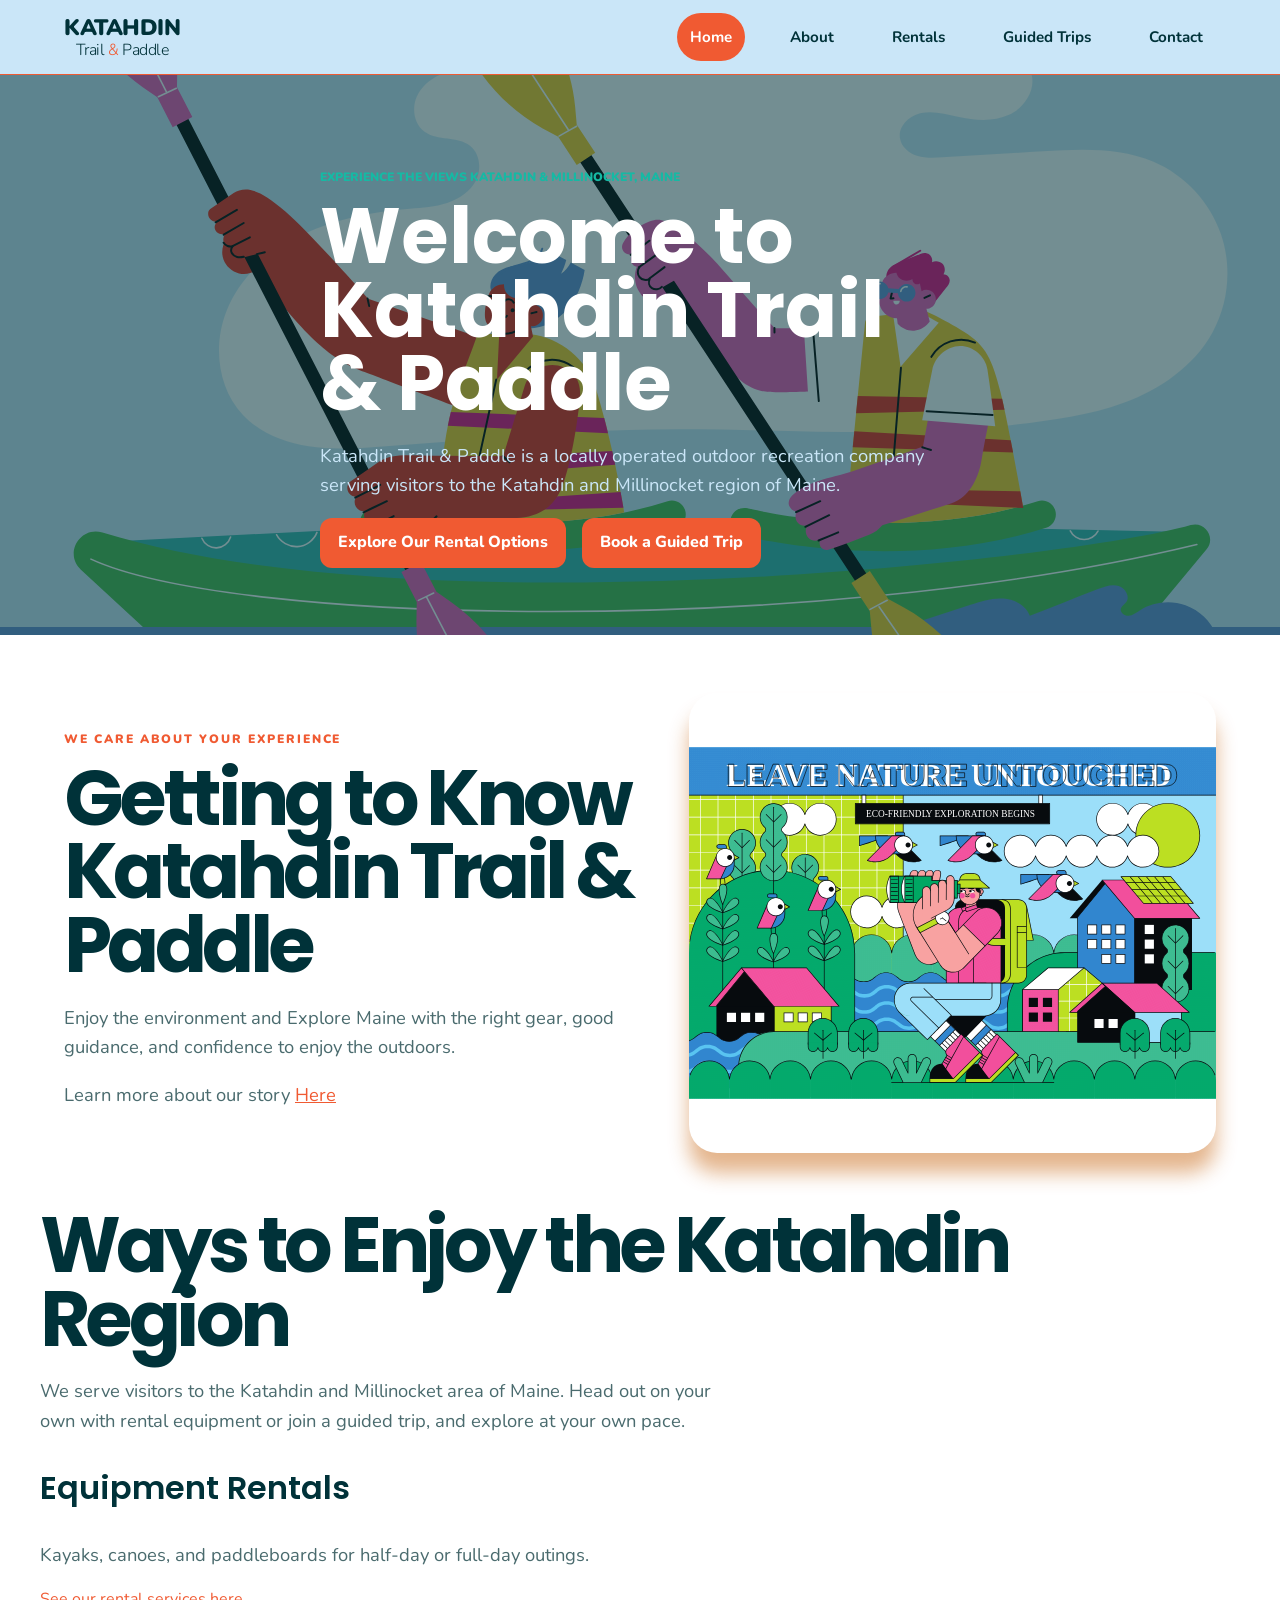
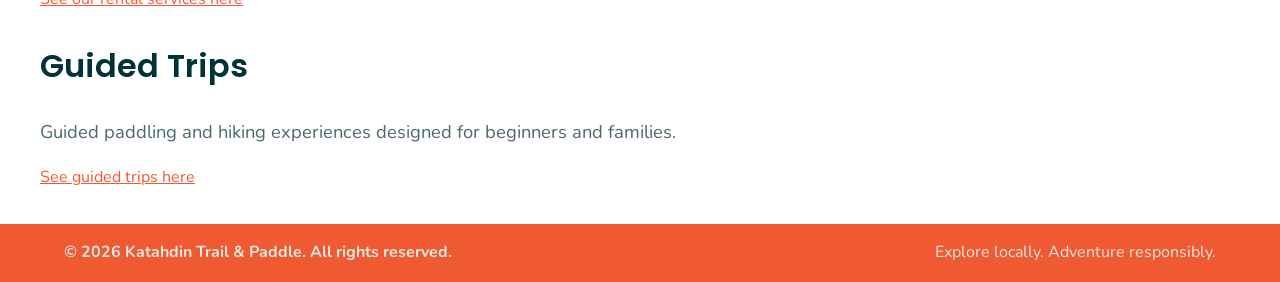
==== index.html @ 465facc7 "Added homepage styles I added more content to the homepage to make it more welcoming and gives a sma" ====
<!DOCTYPE html>
<html lang="en">

<head>
    <meta charset="UTF-8">
    <meta name="viewport" content="width=device-width, initial-scale=1.0">
    <title>Home | Katahdin Trail & Paddle</title>
        <link rel="stylesheet" href="css/style.css">
        <link rel="preconnect" href="https://fonts.googleapis.com">
        <link rel="preconnect" href="https://fonts.gstatic.com" crossorigin>
        <link href="https://fonts.googleapis.com/css2?family=Fredoka:wght@300..700&family=Nunito:ital,wght@0,200..1000;1,200..1000&family=Poppins:ital,wght@0,100;0,200;0,300;0,400;0,500;0,600;0,700;0,800;0,900;1,100;1,200;1,300;1,400;1,500;1,600;1,700;1,800;1,900&display=swap" rel="stylesheet">
        <script src="js/script.js" defer></script>
</head>

<body>
    <header class="site-header">
        <div class="container nav-wrap">
            <a class="brand" href="index.html">
                <span class="brandline1">KATAHDIN</span>
                <span class="brandline2">Trail <span class="amp">&amp;</span> Paddle</span>
            </a>
                <button class="menu-toggle" type="button" aria-expanded="false" aria-controls="main-navigation" hidden>
                    <span class="menu-label">Menu</span>
                    <span class="menu-icon" aria-hidden="true"><span></span><span></span></span>
                </button>
            <nav class="site-nav" id="main-navigation">
                <ul>
                    <li><a href="index.html" class="active">Home</a></li>
                    <li><a href="about.html">About</a></li>
                    <li><a href="rentalservices.html">Rentals</a></li>
                    <li><a href="guidedtrips.html">Guided Trips</a></li>
                    <li><a href="contact.html">Contact</a></li>
                </ul>
            </nav>
       </div>
    </header>
    
    <main>
        <section class="hero">
            <div class="container hero-content">
                <p class="eyebrow">EXPERIENCE THE VIEWS KATAHDIN & MILLINOCKET, MAINE</p>
                <h1>Welcome to Katahdin Trail & Paddle</h1>
                <p class="lead">
                    Katahdin Trail & Paddle is a locally operated outdoor recreation company
                    serving visitors to the Katahdin and Millinocket region of Maine.
                </p>
                <div class="hero-actions">
                    <a class="button" href="rentalservices.html">Explore Our Rental Options</a>
                    <a class="button" href="guidedtrips.html">Book a Guided Trip</a>
                </div>
            </div>
        </section>
        <section class="hero-about">
                <div class="container hero-about-grid">
                    <div>
                        <p class="eyebrow-about">We care about your experience</p>
                        <h1>Getting to Know Katahdin Trail &amp; Paddle</h1>
                        <p class="lead-about">
                            Enjoy the environment and 
                            Explore Maine with the right gear, good guidance, 
                            and confidence to enjoy the outdoors. 
                        </p>
                        <p class="lead-about">Learn more about our story <a href="about.html">Here</a> </p>
                    </div>
                    <img class="hero-about-img" src="images/Person_in_nature.svg" alt="Person observing nature">
                </div>
            </section>
            <section class="container hero-action">
                <h1>Ways to Enjoy the Katahdin Region</h1>
                <p class="lead-about">
                    We serve visitors to the Katahdin and Millinocket area of Maine. 
                    Head out on your own with rental equipment or join a guided trip, 
                    and explore at your own pace.
                </p>
                <div class="hero-info">
                    <h2> Equipment Rentals</h2>
                    <p class="lead-about">Kayaks, canoes, and paddleboards for half-day or full-day outings.</p>
                    <p> <a href="rentalservices.html">See our rental services here</a> </p>
                </div>
                <div class="hero-info">
                    <h2>Guided Trips</h2>
                    <p class="lead-about">Guided paddling and hiking experiences designed for beginners and families.</p>
                    <p> <a href="guidedtrips.html">See guided trips here</a> </p>
                </div>
            </section>
        <section class="gallery-container">
            <div class="container">
                <h1></h1>
            </div>
        </section>
    </main>
    <footer class="site-footer">
        <div class="container footer-wrap">
            <p><strong>&copy; 2026 Katahdin Trail &amp; Paddle. All rights reserved.</strong></p>
            <p>Explore locally. Adventure responsibly.</p>
            
        </div>
    </footer>
</body>

</html>
---- css/style.css ----
:root {
    --primary-color: #00AA6B;
    --secondary-color: #16B9A4;
    --accent-color: #F05A32;
    --bg-color: #ffffff;
    --bg-alt: #CAE6F8;
    --text-color: #003239;
    --font-heading: "Poppins", Arial, Helvetica, sans-serif;
    --font-body: "Nunito", Arial, Helvetica, sans-serif;
    --muted: #4A6B6E;
    --shadow: 0 20px 20px rgba(195, 91, 1, 0.45);
    --line: #cbd6cf;
    --radius: 16px;
}
* { box-sizing: border-box; }
html { scroll-behavior: smooth; }
body { font-family: var(--font-body); margin: 0; color: var(--text-color); margin: 0; display: flex;
     background-color: var(--bg-color); line-height: 1.6;  flex-direction: column; min-height: 100vh;}
main{flex: 1; height: auto;}
img{ display: block; max-width: 100%; height: auto; width: 100%;}
a{ text-decoration: none; color: var(--text-color);}
h1, h2, h3, h4{ font-family: var(--font-heading);}
h1 { font-size: 2.5rem; font-weight: 700; }
h2 { font-size: 2rem; font-weight: 600; }
h3 { font-size: 1.5rem; font-weight: 600; }
h4 { font-size: 1.25rem; font-weight: 600; }
ul { list-style-type: none; padding: 0; margin: 0; display: flex; flex-direction: row;}


.site-header{ background-color: var(--bg-alt); position: sticky;top: 0;z-index: 10;
    border-bottom: 1px solid var(--accent-color);}
.container{ width: 90%;  max-width: 1200px; margin: 0 auto;}


.nav-wrap{ min-height: 74px; display: flex; align-items: center; 
    justify-content: space-between; gap: 10px; }
.brand {  display: flex; flex-direction: column; align-items: center; text-align: center;
    line-height: 1.15; font-weight: 900; text-decoration: none; letter-spacing: -.03em;
    color: var(--text-color);}
.brandline1{ font-size: 1.4rem; }
.brandline2{ font-size: 1rem; font-weight: 300;}
.amp { color: var(--accent-color); }


.site-nav a { display: block; padding: 12px 13px; border-radius: 999px; font-weight: 700; font-size: .95rem; white-space: nowrap; }
.site-nav ul { display: flex; flex-wrap: wrap; align-items: center; gap: 1rem; }
.site-nav a:hover, .site-nav a.active { background: var(--accent-color); color: white; }
.site-nav ul { display: flex; flex-wrap: wrap; gap: 2rem;}
.menu-toggle {
    display: none;
    padding: 12px 20px;
    border-radius: 12px;
    background: var(--text-color);
    color: white;
    font: inherit;
    font-weight: 800;
}
.menu-icon { position: relative; display: block; width: 24px; height: 18px; }
.menu-icon > span { position: absolute; left: 0; width: 24px; height: 2px; background: currentColor; transition: transform .2s, top .2s; }
.menu-icon > span:first-child { top: 5px; }
.menu-icon > span:last-child { top: 13px; }
.menu-toggle[aria-expanded="true"] .menu-icon > span:first-child { top: 9px; transform: rotate(45deg); }
.menu-toggle[aria-expanded="true"] .menu-icon > span:last-child { top: 9px; transform: rotate(-45deg); }

@media (prefers-reduced-motion: reduce) {
    html { scroll-behavior: auto; }
    .menu-icon > span { transition: none; }
}
.section-heading { text-align: center; margin: 2rem 0 1rem; }

a:focus-visible,
button:focus-visible,
input:focus-visible,
select:focus-visible,
textarea:focus-visible {
    outline: 3px solid var(--text-color);
    outline-offset: 3px;
}

.hero {
    position: relative;
    min-height: 560px;
    display: flex;
    align-items: center;
    background-image: url("../images/paddlers.svg");
    background-size: cover;
    background-position: center;
    padding: 58px 0 44px;
}

.hero::before {
    content: "";
    position: absolute;
    inset: 0;
    background: rgba(0, 50, 57, 0.55);
}

.hero-content {
    position: relative;
    z-index: 1;
    max-width: 640px;
}

.eyebrow {
    font-weight: 900;
    color: var(--secondary-color);
    font-size: .76rem;
}

.hero h1 {
    color: white;
    font-size: clamp(2.6rem, 6vw, 5.4rem);
    line-height: 0.96;
    margin: 12px 0 20px;
}


.hero-actions {
    display: flex;
    gap: 1rem;
    flex-wrap: wrap;
    margin-top: 14px;
}

.button {
    display: inline-block;
    background: var(--accent-color);
    color: white;
    text-decoration: none;
    font-weight: 800;
    padding: 12px 18px;
    border-radius: 12px;
}
.hero-action{width: auto;}
.lead { font-size: 1.15rem; color: var(--bg-alt); max-width: 62ch; }
.button:hover { background: var(--bg-alt); color: var(--accent-color); }
.lead-about a,.hero-info a{color: var(--accent-color); text-decoration: underline;}
.lead-about a:hover, .hero-info a:hover{color: var(--text-color);}

.button-secondary {
    background: transparent;
    color: white;
    border: 2px solid white;
}

.button-secondary:hover {
    background: white;
    color: var(--text-color);
}
.hero-about { padding: 58px 0 44px; }
.hero-about-grid { display: grid; grid-template-columns: 1.05fr .95fr; gap: 42px; align-items: center; }
.eyebrow-about { text-transform: uppercase; letter-spacing: .16em; font-weight: 900; color: var(--accent-color); font-size: .76rem; }
.hero-about h1, .hero-action h1{ font-size: clamp(2.6rem, 6vw, 5.4rem); line-height: .96; margin: 12px 0 20px; letter-spacing: -.06em; }
.lead-about { font-size: 1.15rem; color: var(--muted); max-width: 62ch; }
.hero-about-img { width:100%; min-height: 460px; border-radius: 28px; box-shadow: var(--shadow); }
.our-story {
    padding: 4rem 0;
}

.story-grid {
    display: grid;
    grid-template-columns: .95fr 1.05fr;
    gap: 42px;
    align-items: center;
}

.story-grid h2 {
    margin-bottom: 1rem;
}

.story-grid p {
    color: var(--muted);
    font-size: 1.1rem;
}
.approach{
    background-color: var(--bg-alt);
    padding: 4rem 0; text-align: center;
}
.approach-title{
    color: var(--accent-color);
}
.approach-intro {
    color: var(--muted);
    max-width: 60ch;
    margin: 0 auto 2.5rem;
}
.approach-grid {
    display: grid;
    grid-template-columns: repeat(3, 1fr);
    gap: 1.5rem;
    list-style: none;
    margin: 0;
    padding: 0;
}

.approach-card {
    background: white;
    border-radius: 16px;
    padding: 1.5rem;
    text-align: center;
    box-shadow: 0 10px 20px rgba(0, 50, 57, 0.55);
    font-weight: 600;
    color: var(--text-color);
}

.card-grid { display: grid; grid-template-columns: repeat(3, 1fr); gap: 22px; margin: 20px;}
.card { background: white; border: 1px solid var(--line); border-radius: var(--radius);   text-align: center;}
.card img { max-height: 500px; width: 100%;}
.card-body { max-height: 80%;  padding: 20px; background-color: var(--bg-alt); box-shadow: 0 8px 24px rgba(31,48,42,.25);}
.card h3 { margin: 0 0 8px; }
.card p { margin: 0; color: var(--muted); }
.card-body ul {
    list-style: none;
    margin: 1rem 0 0;
    padding: 1rem 0 0;
    border-top: 1px solid var(--bg-alt);
    display: flex;
    flex-direction: column;
}

.card-body li {
    display: flex;
    justify-content: space-between;
    font-size: 0.95rem;
    margin-bottom: 0.4rem;
    color: var(--text-color);
    font-weight: 700;
}

.trip-meta {
    flex-wrap: wrap;
    justify-content: center;
    gap: .5rem 1.25rem;
    margin: 1rem 0;
    padding: 1rem 0;
    border-top: 1px solid var(--bg-alt);
    border-bottom: 1px solid var(--bg-alt);
}

.price-list li,
.trip-meta li {
    display: flex;
    justify-content: space-between;
    font-size: 0.95rem;
    margin-bottom: 0.4rem;
    margin: 1.25rem;
}
.trip-meta ul{
    display: flex;
    flex-direction: column;
}

.rentals-section { padding: 2rem 0 4rem; }
.card img {
  display: block;
  width: 100%;
  aspect-ratio: 4 / 3;
  object-fit: cover;
  object-position: center;  /* try "center 40%" if the crop cuts off the kayaker */
}

.notice {
    margin: 0 0 1.5rem;
    padding: 1rem 1.25rem;
    background: var(--bg-alt);
    border-left: 6px solid var(--accent-color);
    border-radius: 12px;
}

.cta-banner {
    margin-top: 2rem;
    padding: 2rem;
    background: var(--bg-alt);
    border-radius: 22px;
    text-align: center;
}

.trip-card p {
    color: var(--muted);
    font-size: 0.95rem;
    margin: 20px;
}
.card-grid-2 {
    grid-template-columns: repeat(2, 1fr);
}

.contact-page .join-grid { max-width: 700px; margin: 30px auto; }
.info-panel, .form-panel { background: white; border-radius: 22px; padding: 28px; border: 1px solid var(--line); box-shadow: 0 20px 20px rgba(0, 50, 56, 0.45); }
.form-row { display: grid; grid-template-columns: 1fr 1fr; gap: 16px; }
label { display: block; font-weight: 800; margin-bottom: 6px; }
input, select, textarea { width: 100%; padding: 12px 13px; border: 1px solid var(--line); border-radius: 10px; font: inherit; background: #fff; }
textarea { min-height: 120px; resize: vertical; }
.field { margin-bottom: 16px; }
button { border: 0; cursor: pointer; }
.contact{background-color: var(--bg-alt); border: var(--accent-color) solid 2px; border-radius: 50px; margin: 30px auto; max-width: 60%; padding: 30px;}
.contact-page{ text-align: center;}
.contact h2{ color: var(--accent-color);}
.contact-content{display: grid; grid-template-columns: 1fr 1fr; gap: 10px;}
.contact-page .form-panel { text-align: left; }
.error-message { margin: 6px 0 0; color: #B00020; font-size: .9rem; font-weight: 700;}

.error-message:empty,
.form-success:empty { display: none; }

input.invalid,
select.invalid,
textarea.invalid { border: 2px solid #B00020; }

.form-success {  margin: 16px 0 0; padding: 12px 16px; border-left: 6px solid var(--primary-color);
    border-radius: 10px; background: var(--bg-alt); font-weight: 700;}

.site-footer { background: var(--accent-color); color: #dce8e0; padding: 16px 0; margin-top: 0;}
.footer-wrap { display: flex; justify-content: space-between; gap: 10px; flex-wrap: wrap; }
.site-footer p { margin: 0; }


@media (max-width: 900px) {
    .hero-about-grid, .story-grid, .contact-content { grid-template-columns: 1fr; gap: 2rem; }
    .approach-grid, .card-grid { grid-template-columns: repeat(2, 1fr); }
    .container.story-grid{ display: flex; flex-direction: column-reverse;}
    .hero-about-img {  min-height: 320px; }
    .contact { max-width: 80%; }
    .card-grid{grid-template-columns: repeat(1, 1fr); width: 90%; margin: 20px auto;}
}
@media (max-width: 820px) {
    .nav-wrap { flex-direction: column; padding: 10px 0; gap: 6px; }
    .site-nav ul { margin-top: 10px; justify-content: center; gap: .25rem .5rem; grid-template-columns: 1 2fr;}
}

@media (max-width: 600px) {
    h1 { font-size: 2rem; }
    h2 { font-size: 1.5rem; }
    h3 { font-size: 1.25rem; }
    .nav-wrap { flex-direction: row; flex-wrap: wrap; justify-content: space-between; }
    .menu-toggle:not([hidden]) { display: flex; align-items: center; gap: 12px; }
    .js .site-nav { display: none; width: 100%; }
    .js .site-nav.open { display: flex; }
    .site-nav { width: 100%; }
    .site-nav ul {
        flex-direction: column;
        align-items: stretch;
        gap: .5rem;
        width: 100%;
        margin-top: 0;
        padding-bottom: 10px;
    }
    .site-nav a { text-align: center; }
    .nav-wrap { flex-direction: row; flex-wrap: wrap; justify-content: space-between; }
    .hero h1, .hero-about h1 { font-size: clamp(2rem, 9vw, 2.6rem); }
    .hero { min-height: 480px; padding: 40px 0 32px;}
    .hero-about { padding: 32px 0 24px; }
    .our-story, .approach { padding: 2.5rem 0; }
    .hero-about-img { min-height: 240px; }
    .hero-actions { flex-direction: column; gap: .75rem; }
    .button { padding: 14px 18px; text-align: center; }
    .contact-content { width: 80%; margin: 10px auto;}
    .approach-grid, .card-grid, .card-grid-2 { grid-template-columns: 1fr; }
    .card-body { height: auto; min-height: 205px; }
    .card img { height: 180px; object-fit: cover; }
    .contact { max-width: 100%; margin: 20px 0; padding: 22px; border-radius: 28px; }
    .info-panel, .form-panel { padding: 20px; }
    .form-row { grid-template-columns: 1fr; gap: 0; }
    .footer-wrap { flex-direction: column; align-items: center; text-align: center; }
}
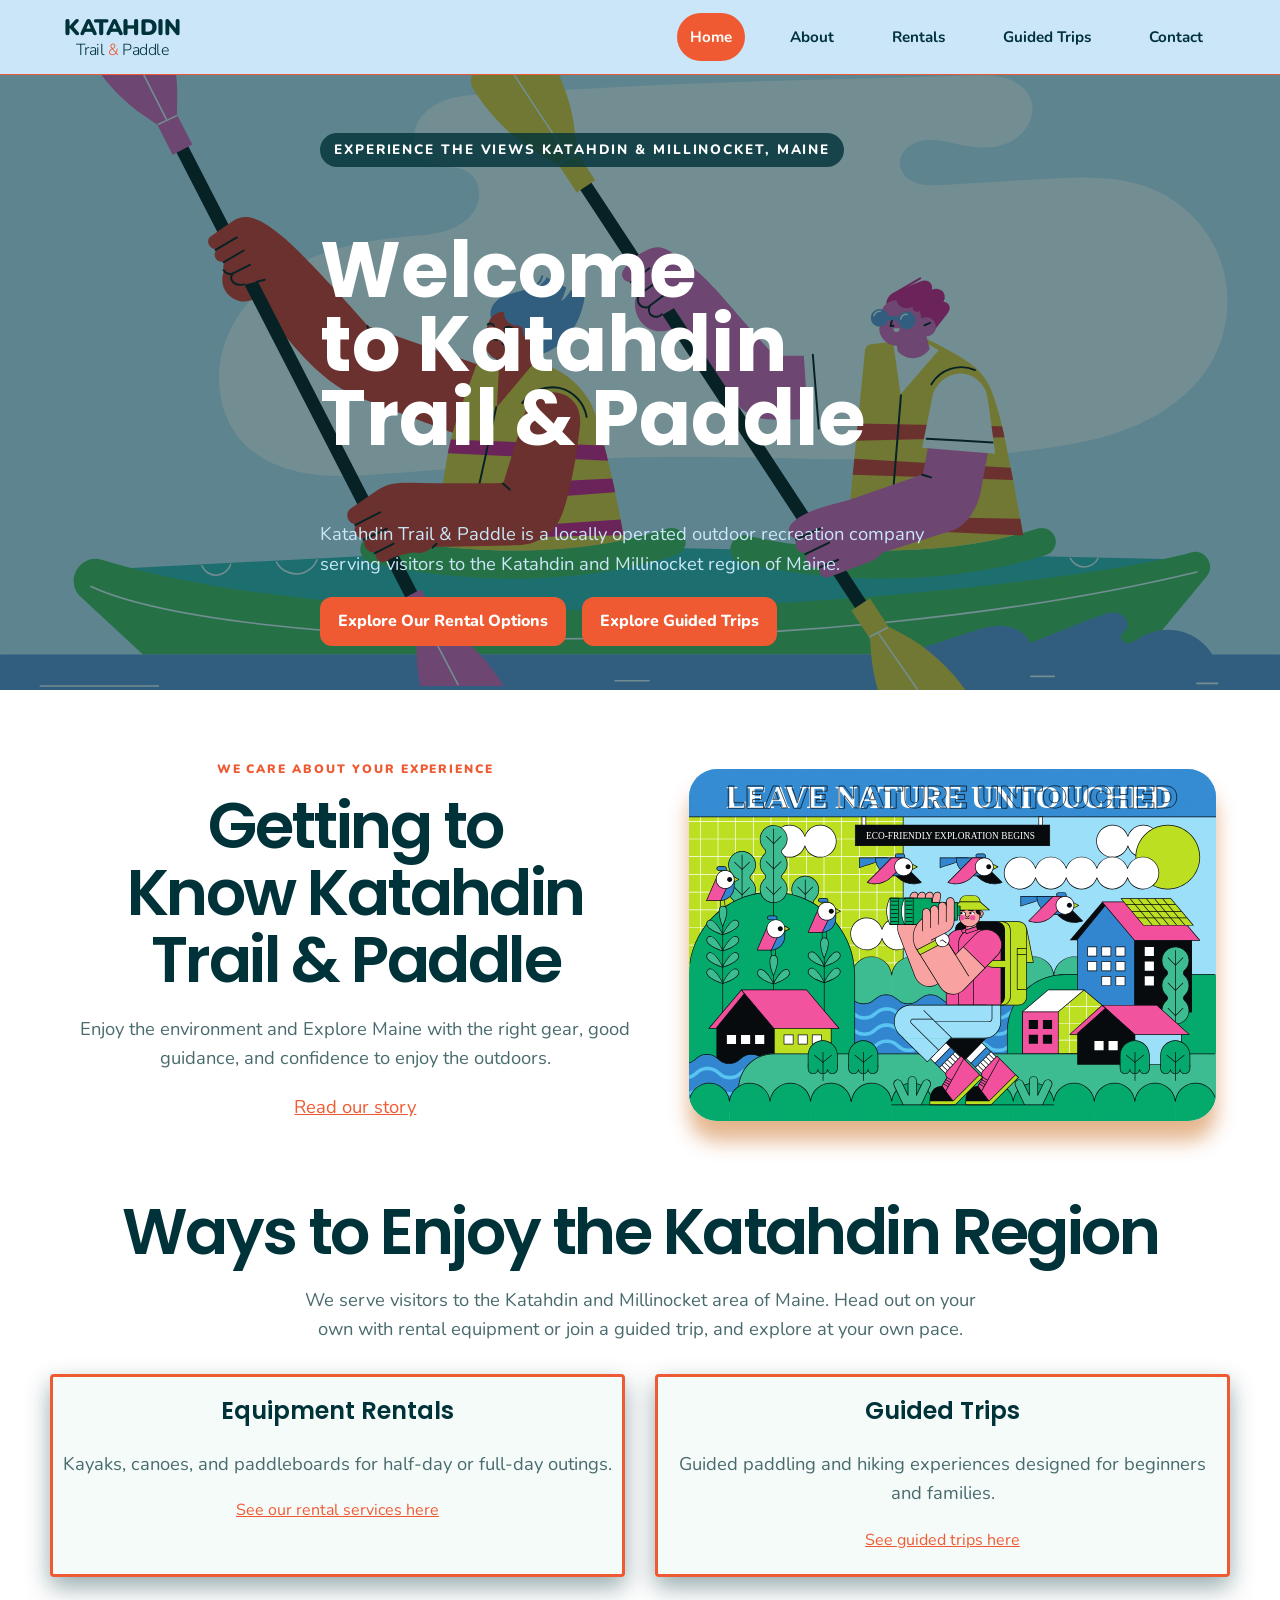
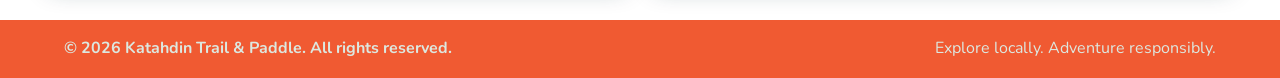
==== commit 7cedde21: "Home Page Fixed Improved readability, eyebrows, fixed some layouts, and headings, and centered conte" ====
--- a/index.html
+++ b/index.html
@@ -46,7 +46,7 @@
                 </p>
                 <div class="hero-actions">
                     <a class="button" href="rentalservices.html">Explore Our Rental Options</a>
-                    <a class="button" href="guidedtrips.html">Book a Guided Trip</a>
+                    <a class="button" href="guidedtrips.html">Explore Guided Trips</a>
                 </div>
             </div>
         </section>
@@ -54,33 +54,35 @@
                 <div class="container hero-about-grid">
                     <div>
                         <p class="eyebrow-about">We care about your experience</p>
-                        <h1>Getting to Know Katahdin Trail &amp; Paddle</h1>
+                        <h2>Getting to Know Katahdin Trail &amp; Paddle</h2>
                         <p class="lead-about">
                             Enjoy the environment and 
                             Explore Maine with the right gear, good guidance, 
                             and confidence to enjoy the outdoors. 
                         </p>
-                        <p class="lead-about">Learn more about our story <a href="about.html">Here</a> </p>
+                        <p class="lead-about"><a href="about.html">Read our story</a> </p>
                     </div>
                     <img class="hero-about-img" src="images/Person_in_nature.svg" alt="Person observing nature">
                 </div>
             </section>
             <section class="container hero-action">
-                <h1>Ways to Enjoy the Katahdin Region</h1>
+                <h2>Ways to Enjoy the Katahdin Region</h2>
                 <p class="lead-about">
                     We serve visitors to the Katahdin and Millinocket area of Maine. 
                     Head out on your own with rental equipment or join a guided trip, 
                     and explore at your own pace.
                 </p>
-                <div class="hero-info">
-                    <h2> Equipment Rentals</h2>
-                    <p class="lead-about">Kayaks, canoes, and paddleboards for half-day or full-day outings.</p>
-                    <p> <a href="rentalservices.html">See our rental services here</a> </p>
-                </div>
-                <div class="hero-info">
-                    <h2>Guided Trips</h2>
-                    <p class="lead-about">Guided paddling and hiking experiences designed for beginners and families.</p>
-                    <p> <a href="guidedtrips.html">See guided trips here</a> </p>
+                <div class="action-card">
+                    <div class="hero-info">
+                        <h3> Equipment Rentals</h3>
+                        <p class="lead-about">Kayaks, canoes, and paddleboards for half-day or full-day outings.</p>
+                        <p> <a href="rentalservices.html">See our rental services here</a> </p>
+                    </div>
+                    <div class="hero-info">
+                        <h3>Guided Trips</h3>
+                        <p class="lead-about">Guided paddling and hiking experiences designed for beginners and families.</p>
+                        <p> <a href="guidedtrips.html">See guided trips here</a> </p>
+                    </div>
                 </div>
             </section>
         <section class="gallery-container">
--- a/css/style.css
+++ b/css/style.css
@@ -20,6 +20,7 @@
 img{ display: block; max-width: 100%; height: auto; width: 100%;}
 a{ text-decoration: none; color: var(--text-color);}
 h1, h2, h3, h4{ font-family: var(--font-heading);}
+h1, h2 { text-wrap: balance; }
 h1 { font-size: 2.5rem; font-weight: 700; }
 h2 { font-size: 2rem; font-weight: 600; }
 h3 { font-size: 1.5rem; font-weight: 600; }
@@ -102,16 +103,51 @@
 }
 
 .eyebrow {
-    font-weight: 900;
-    color: var(--secondary-color);
-    font-size: .76rem;
-}
-
+    display: inline-block;
+    margin: 0 0 4px;
+    padding: 6px 14px;
+    background: rgba(0, 50, 57, 0.8);
+    color: #fff;
+    font-weight: 800;
+    font-size: .85rem;
+    letter-spacing: .14em;
+    text-transform: uppercase;
+    border-radius: 999px;
+}
 .hero h1 {
     color: white;
     font-size: clamp(2.6rem, 6vw, 5.4rem);
     line-height: 0.96;
+}
+.hero-about h2, .hero-action h2 {
+    font-size: clamp(2.2rem, 5vw, 4rem);
+    line-height: 1.05;
     margin: 12px 0 20px;
+    letter-spacing: -.04em;
+}
+.hero-about h2, .hero-action > h2 {
+    font-size: clamp(2.2rem, 5vw, 4rem);
+    line-height: 1.05;
+    margin: 12px 0 20px;
+    letter-spacing: -.04em;
+}
+.hero-info h3 { margin: 10px 0; }
+.hero-about-grid > div,
+.hero-action {
+    text-align: center;
+}
+.hero-info {
+    border: 2px solid var(--accent-color);
+    border-radius: var(--radius);
+    padding: 2rem 1.5rem;
+    background: #f4fbf9;
+    box-shadow: 0 10px 24px rgba(0, 50, 57, 0.42);
+}
+.hero-about .lead-about,
+.hero-action .lead-about {
+    margin-left: auto;
+    margin-right: auto;
+    margin-bottom: 20px;
 }
 
 
@@ -152,10 +188,14 @@
 .eyebrow-about { text-transform: uppercase; letter-spacing: .16em; font-weight: 900; color: var(--accent-color); font-size: .76rem; }
 .hero-about h1, .hero-action h1{ font-size: clamp(2.6rem, 6vw, 5.4rem); line-height: .96; margin: 12px 0 20px; letter-spacing: -.06em; }
 .lead-about { font-size: 1.15rem; color: var(--muted); max-width: 62ch; }
-.hero-about-img { width:100%; min-height: 460px; border-radius: 28px; box-shadow: var(--shadow); }
+.hero-about-img { width:100%; min-height: 320px; border-radius: 28px; box-shadow: var(--shadow); }
 .our-story {
     padding: 4rem 0;
 }
+
+.action-card{ display: grid; grid-template-columns: repeat(2, 1fr); gap: 10px;}
+.hero-info{border: 3px solid var(--accent-color); border-radius: 4px; padding: 5px; margin: 10px;
+            text-align: center;}
 
 .story-grid {
     display: grid;
@@ -205,7 +245,6 @@
 
 .card-grid { display: grid; grid-template-columns: repeat(3, 1fr); gap: 22px; margin: 20px;}
 .card { background: white; border: 1px solid var(--line); border-radius: var(--radius);   text-align: center;}
-.card img { max-height: 500px; width: 100%;}
 .card-body { max-height: 80%;  padding: 20px; background-color: var(--bg-alt); box-shadow: 0 8px 24px rgba(31,48,42,.25);}
 .card h3 { margin: 0 0 8px; }
 .card p { margin: 0; color: var(--muted); }
@@ -236,7 +275,7 @@
     border-top: 1px solid var(--bg-alt);
     border-bottom: 1px solid var(--bg-alt);
 }
-
+.card h3{padding-top: 10px;}
 .price-list li,
 .trip-meta li {
     display: flex;
@@ -256,7 +295,8 @@
   width: 100%;
   aspect-ratio: 4 / 3;
   object-fit: cover;
-  object-position: center;  /* try "center 40%" if the crop cuts off the kayaker */
+  object-position: center; 
+  min-height: 220px;/* try "center 40%" if the crop cuts off the kayaker */
 }
 
 .notice {
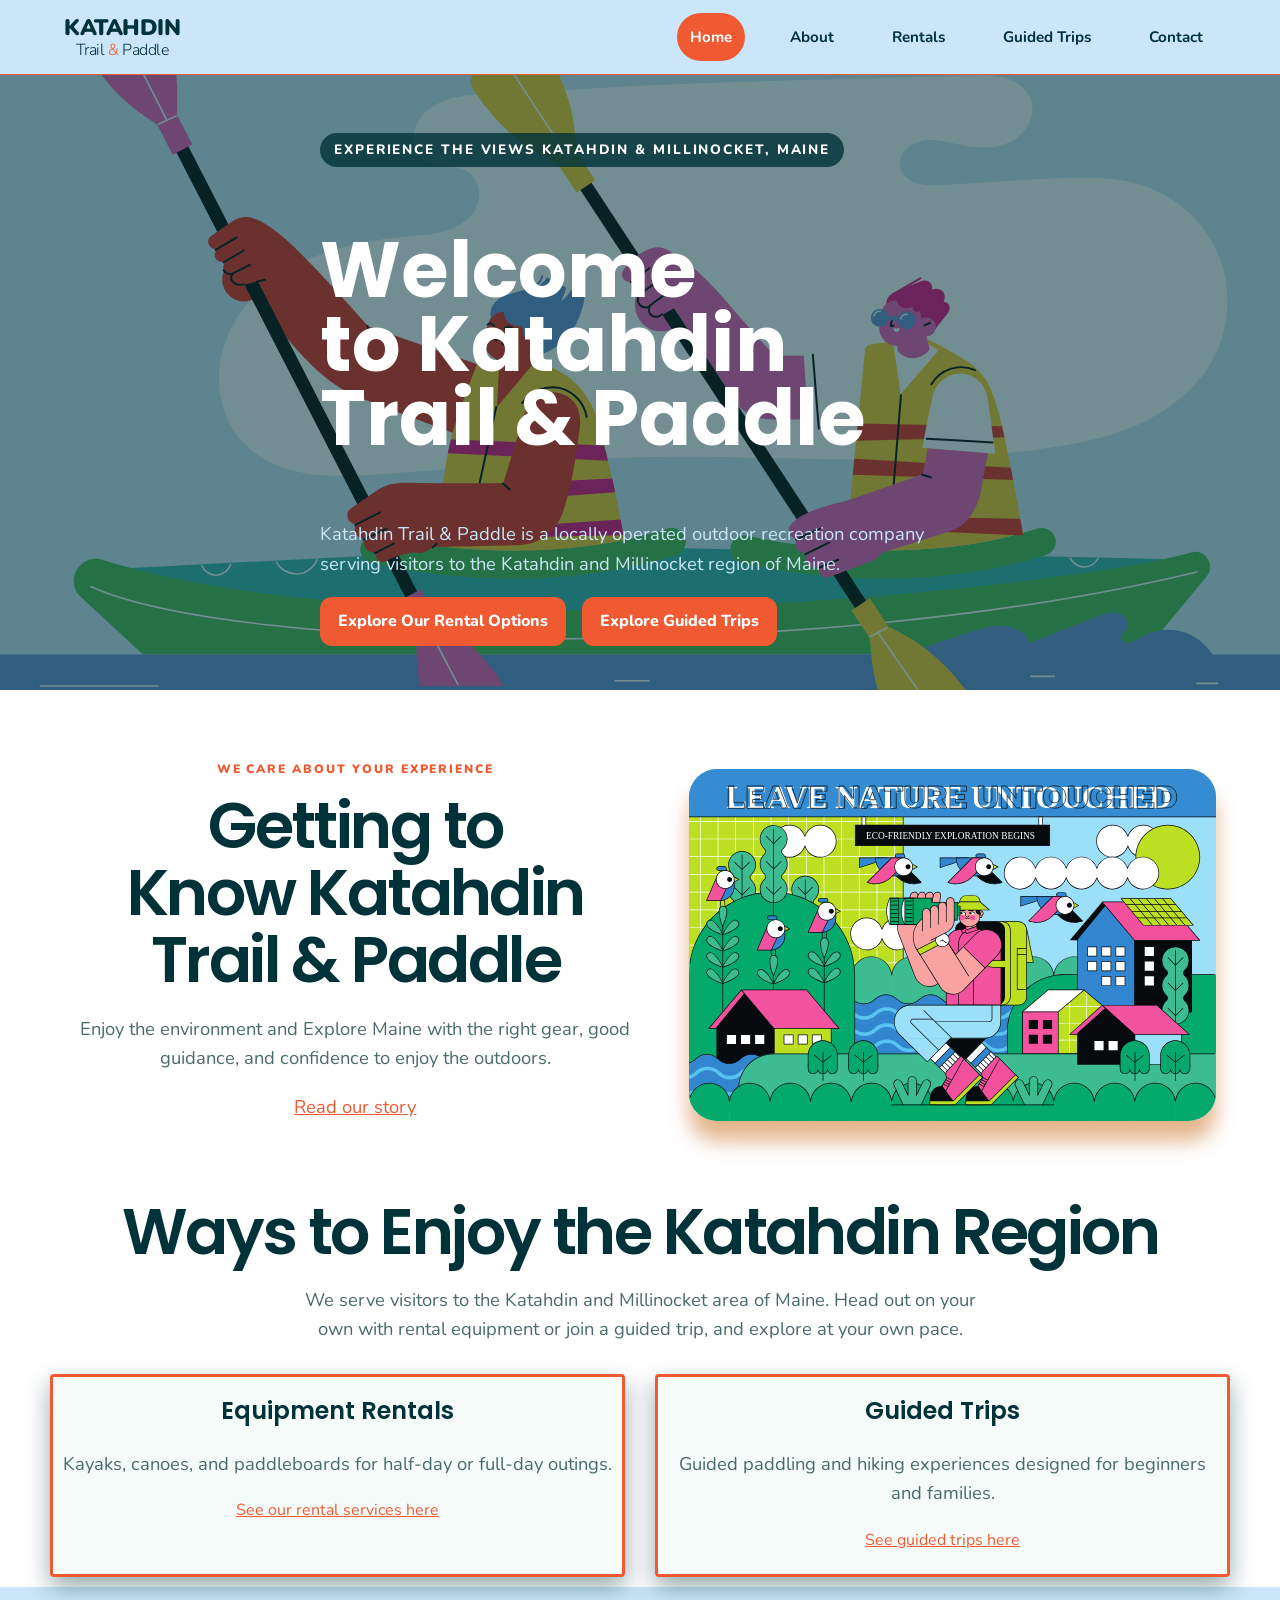
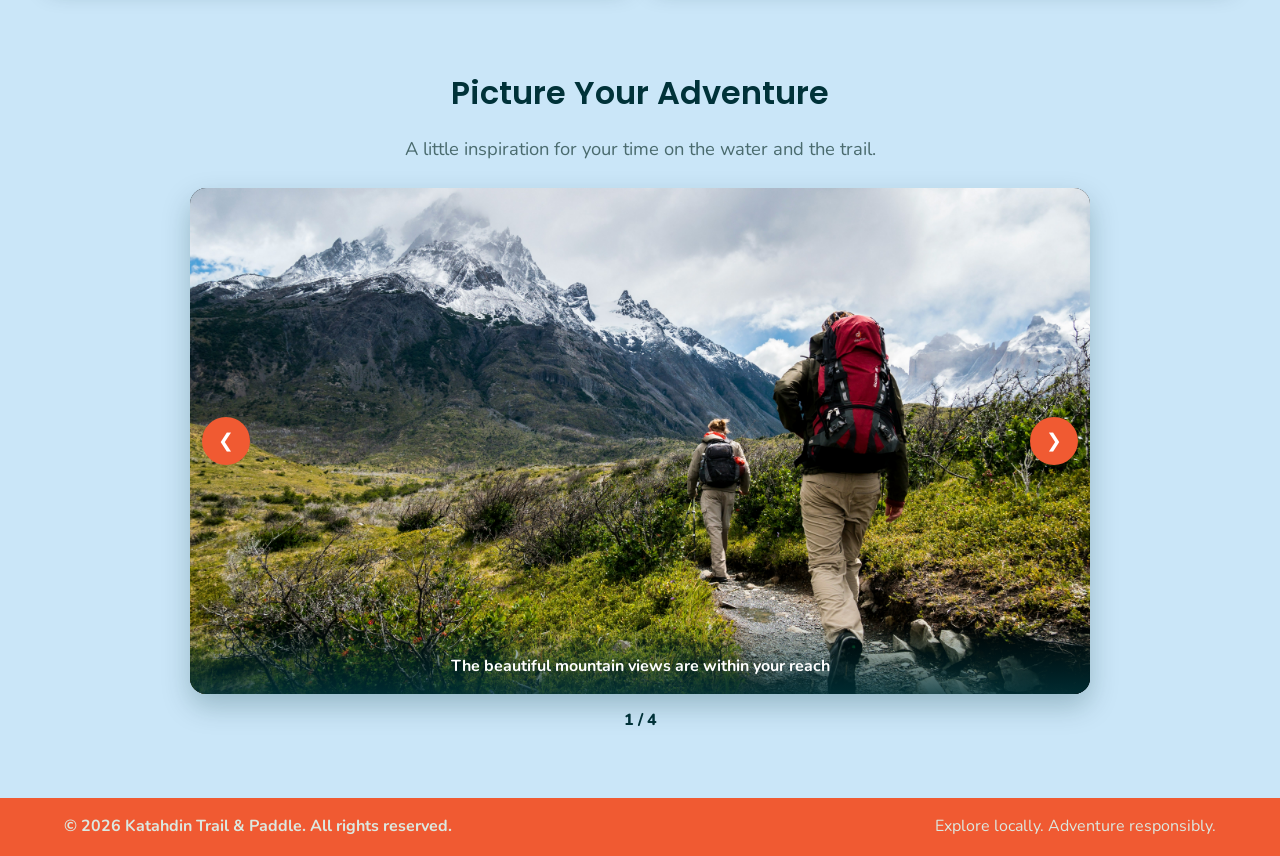
==== commit aa07640f: "Created gallery slider To make homepage feel more intentional, I added pictures that could help the " ====
--- a/index.html
+++ b/index.html
@@ -85,11 +85,36 @@
                     </div>
                 </div>
             </section>
-        <section class="gallery-container">
-            <div class="container">
-                <h1></h1>
-            </div>
-        </section>
+            <section class="gallery-container" aria-labelledby="gallery-title">
+                <div class="container">
+                    <h2 id="gallery-title" class="section-heading">Picture Your Adventure</h2>
+                    <p class="lead-about gallery-intro">A little inspiration for your time on the water and the trail.</p>
+
+                    <div class="slider" role="region" aria-roledescription="carousel" aria-label="Photo gallery">
+                        <div class="slides" aria-live="polite">
+                            <figure class="slide is-active">
+                                <img src="images/hiking.jpg" alt="Hiking experience">
+                                <figcaption>The beautiful mountain views are within your reach</figcaption>
+                            </figure>
+                            <figure class="slide">
+                                <img src="images/paddleboard-people.jpg" alt="People paddling together">
+                                <figcaption>Calm water, easy paddling with your friends and family</figcaption>
+                            </figure>
+                            <figure class="slide">
+                                <img src="images/kayaking-man.jpg" alt="Paddling with family">
+                                <figcaption>Enjoy a day out with your family in the waters</figcaption>
+                            </figure>
+                            <figure class="slide">
+                                <img src="images/ppl-camping.jpg" alt="Four people camping together">
+                                <figcaption>Invite your close ones and camp together</figcaption>
+                            </figure>
+                        </div>
+                        <button class="slider-btn prev" type="button" aria-label="Previous photo">&#10094;</button>
+                        <button class="slider-btn next" type="button" aria-label="Next photo">&#10095;</button>
+                    </div>
+                    <p class="slider-count" aria-hidden="true">1 / 4</p>
+                </div>
+            </section>
     </main>
     <footer class="site-footer">
         <div class="container footer-wrap">
--- a/css/style.css
+++ b/css/style.css
@@ -405,3 +405,26 @@
 
 
 
+.gallery-container { padding: 3rem 0 4rem; background: var(--bg-alt); }
+.gallery-intro { text-align: center; margin: 0 auto 1.5rem; }
+
+.slider { position: relative; max-width: 900px; margin: 0 auto; border-radius: var(--radius); 
+        overflow: hidden; box-shadow: 0 12px 28px rgba(0, 50, 57, 0.25); background: #000; }
+.slides { display: flex; transition: transform 0.5s ease-in-out;}
+.slide {  flex: 0 0 100%; margin: 0; position: relative; }
+
+.slide img { width: 100%; aspect-ratio: 16 / 9; object-fit: cover; }
+.slide figcaption { position: absolute; left: 0; right: 0; bottom: 0; padding: 2rem 1rem 0.9rem; color: #fff; font-weight: 700; text-align: center; background: linear-gradient(transparent, rgba(0, 50, 57, 0.85)); }
+
+.slider-btn { position: absolute; top: 50%; transform: translateY(-50%); width: 48px; height: 48px; border-radius: 50%; background: var(--accent-color); color: #fff; font-size: 1.2rem; display: flex; align-items: center; justify-content: center; }
+.slider-btn:hover { background: var(--text-color); }
+.slider-btn.prev { left: 12px; }
+.slider-btn.next { right: 12px; }
+.slider-count { text-align: center; margin: 0.9rem 0 0; font-weight: 800; color: var(--text-color); }
+@media (prefers-reduced-motion: reduce) {
+    .slides { transition: none; }
+}
+@media (max-width: 600px) {
+    .slider-btn { width: 44px; height: 44px; }
+    .slide img { aspect-ratio: 4 / 3; }
+}
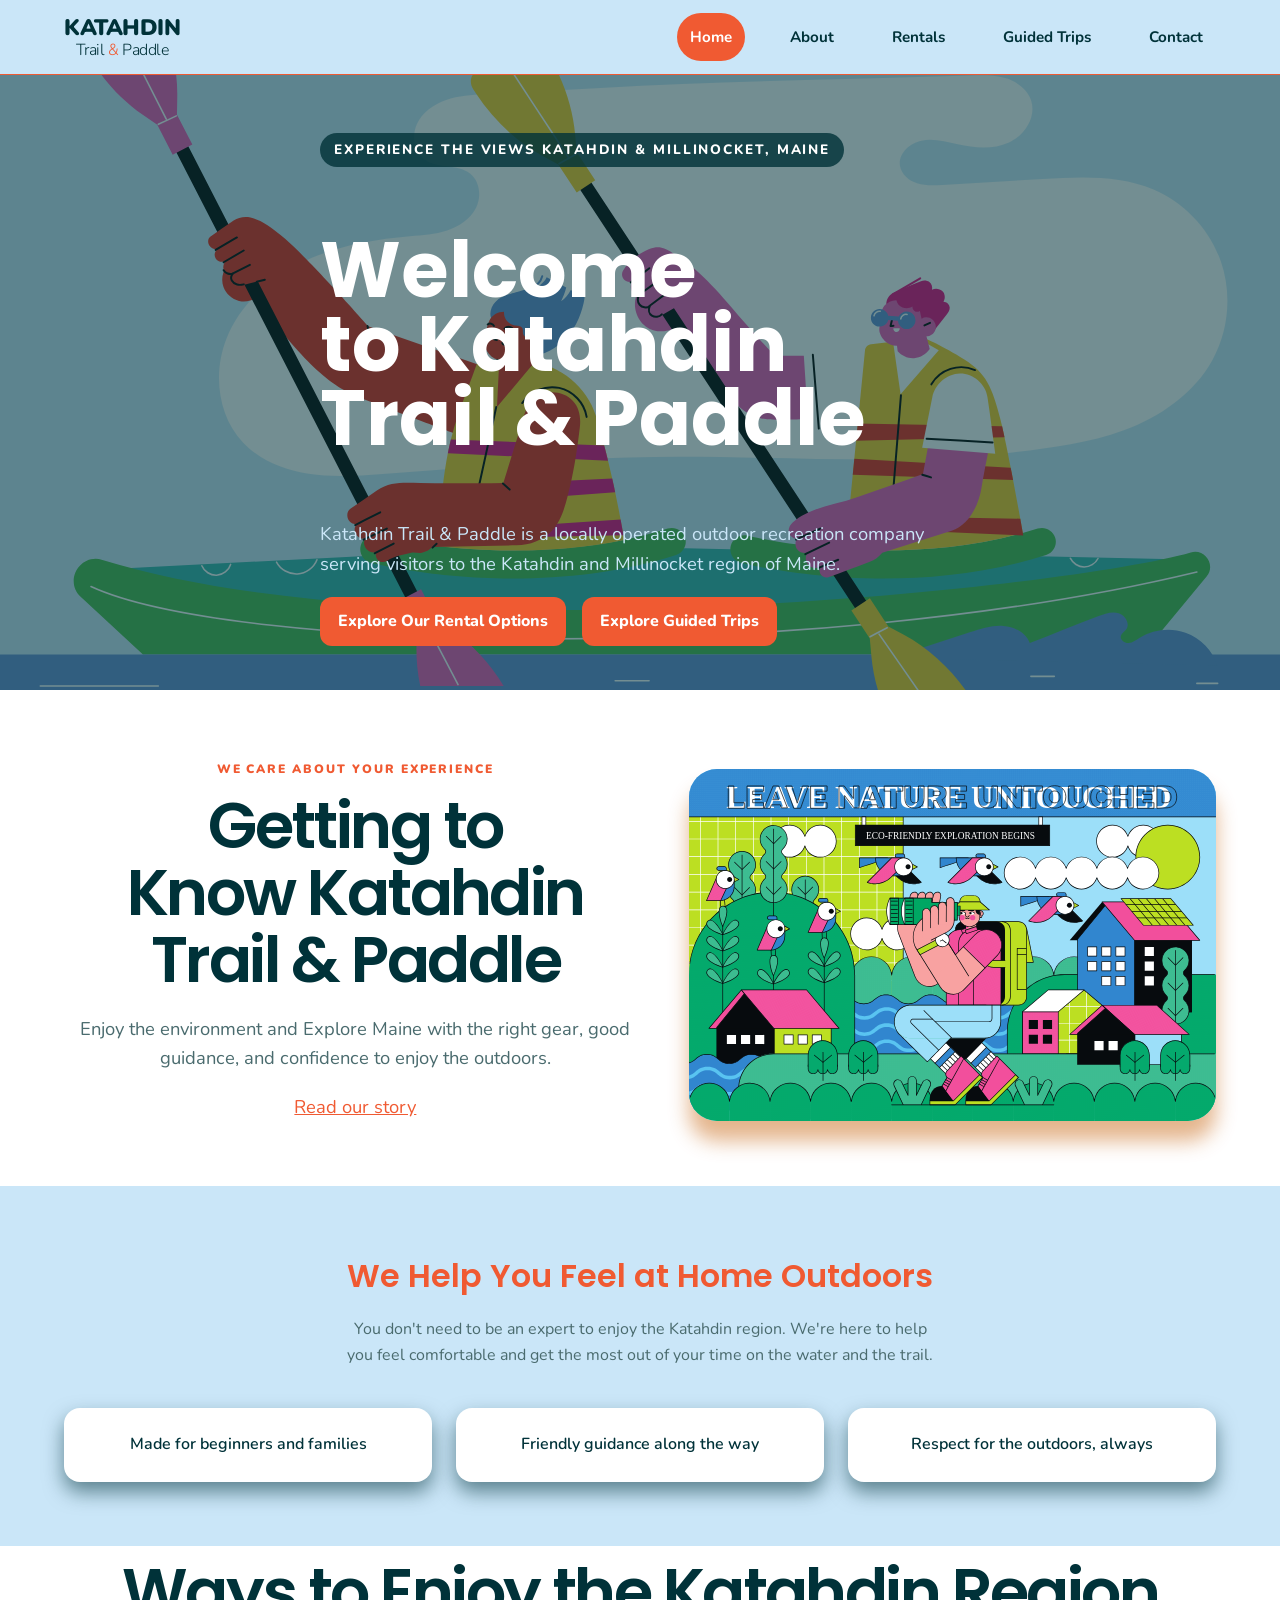
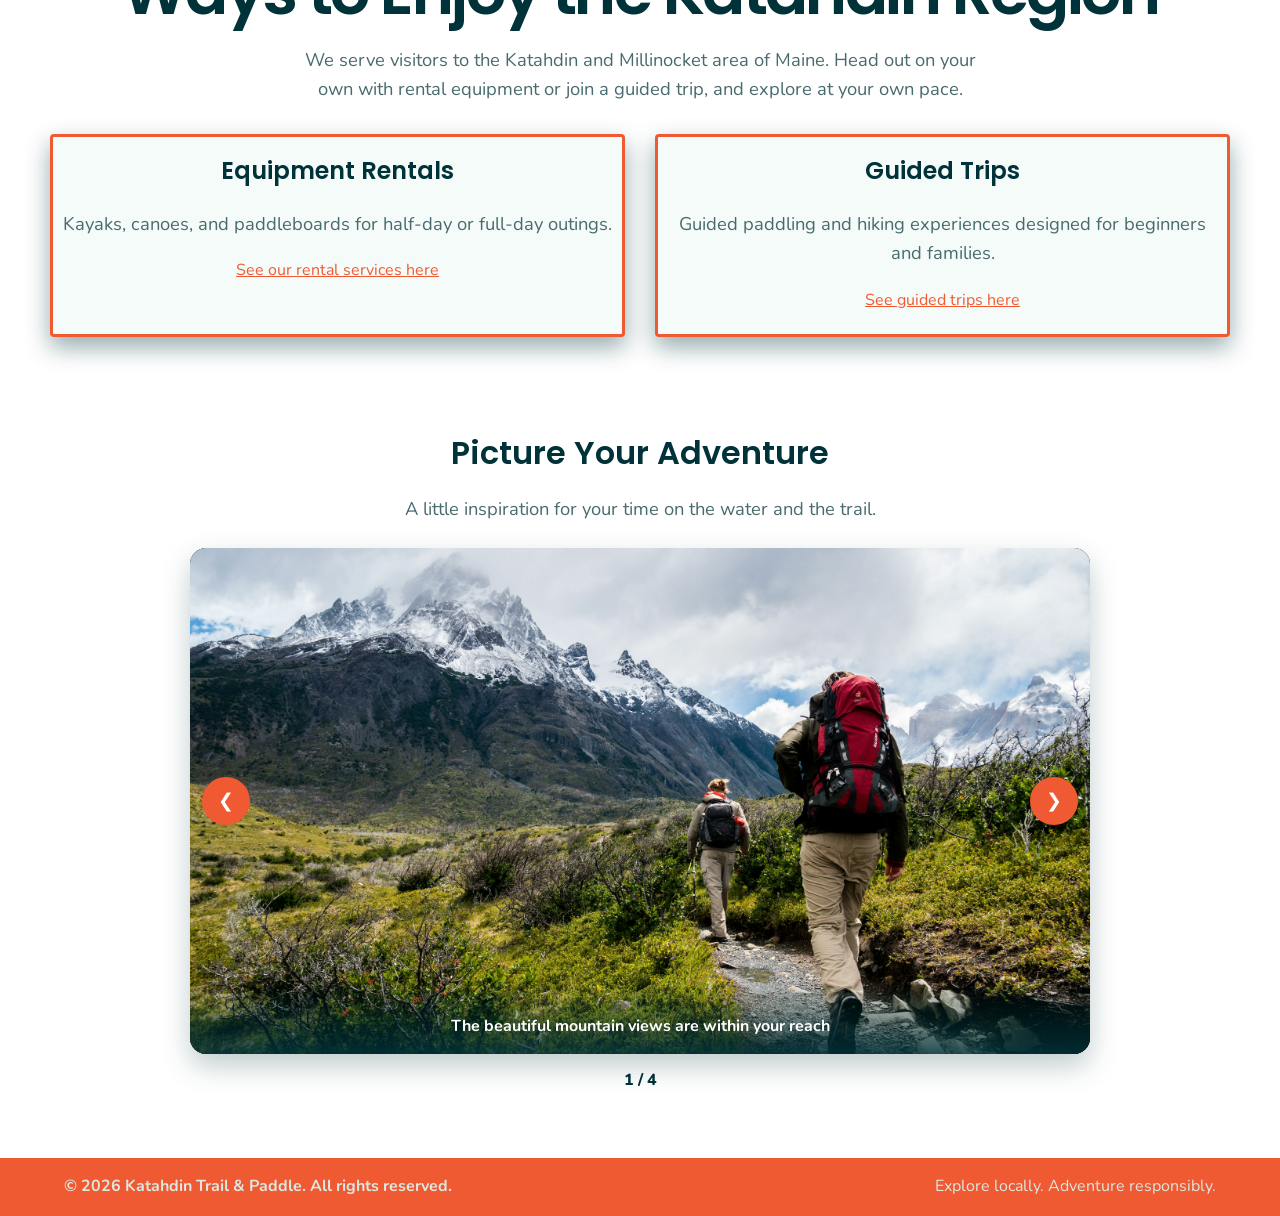
==== commit 4178168b: "Debugging css I fixed the small errors for the form in the website and the margins and layout all th" ====
--- a/index.html
+++ b/index.html
@@ -65,6 +65,20 @@
                     <img class="hero-about-img" src="images/Person_in_nature.svg" alt="Person observing nature">
                 </div>
             </section>
+            <section class="approach">
+                <div class="container">
+                    <h2 class="approach-title">We Help You Feel at Home Outdoors</h2>
+                    <p class="approach-intro">
+                        You don't need to be an expert to enjoy the Katahdin region. We're here to help you
+                        feel comfortable and get the most out of your time on the water and the trail.
+                    </p>
+                    <ul class="approach-grid">
+                        <li class="approach-card">Made for beginners and families</li>
+                        <li class="approach-card">Friendly guidance along the way</li>
+                        <li class="approach-card">Respect for the outdoors, always</li>
+                    </ul>
+                </div>
+            </section>
             <section class="container hero-action">
                 <h2>Ways to Enjoy the Katahdin Region</h2>
                 <p class="lead-about">
--- a/css/style.css
+++ b/css/style.css
@@ -232,7 +232,7 @@
     margin: 0;
     padding: 0;
 }
-
+.approach-title { margin: 0 0 1rem; }
 .approach-card {
     background: white;
     border-radius: 16px;
@@ -241,6 +241,7 @@
     box-shadow: 0 10px 20px rgba(0, 50, 57, 0.55);
     font-weight: 600;
     color: var(--text-color);
+
 }
 
 .card-grid { display: grid; grid-template-columns: repeat(3, 1fr); gap: 22px; margin: 20px;}
@@ -393,7 +394,7 @@
     .hero-about-img { min-height: 240px; }
     .hero-actions { flex-direction: column; gap: .75rem; }
     .button { padding: 14px 18px; text-align: center; }
-    .contact-content { width: 80%; margin: 10px auto;}
+    .contact-content { width: 90%; margin:auto;}
     .approach-grid, .card-grid, .card-grid-2 { grid-template-columns: 1fr; }
     .card-body { height: auto; min-height: 205px; }
     .card img { height: 180px; object-fit: cover; }
@@ -401,11 +402,12 @@
     .info-panel, .form-panel { padding: 20px; }
     .form-row { grid-template-columns: 1fr; gap: 0; }
     .footer-wrap { flex-direction: column; align-items: center; text-align: center; }
-}
-
-
-
-.gallery-container { padding: 3rem 0 4rem; background: var(--bg-alt); }
+    .action-card{grid-template-columns: 1fr;}
+}
+
+
+
+.gallery-container { padding: 3rem 0 4rem; background: var(--bg-color);}
 .gallery-intro { text-align: center; margin: 0 auto 1.5rem; }
 
 .slider { position: relative; max-width: 900px; margin: 0 auto; border-radius: var(--radius); 
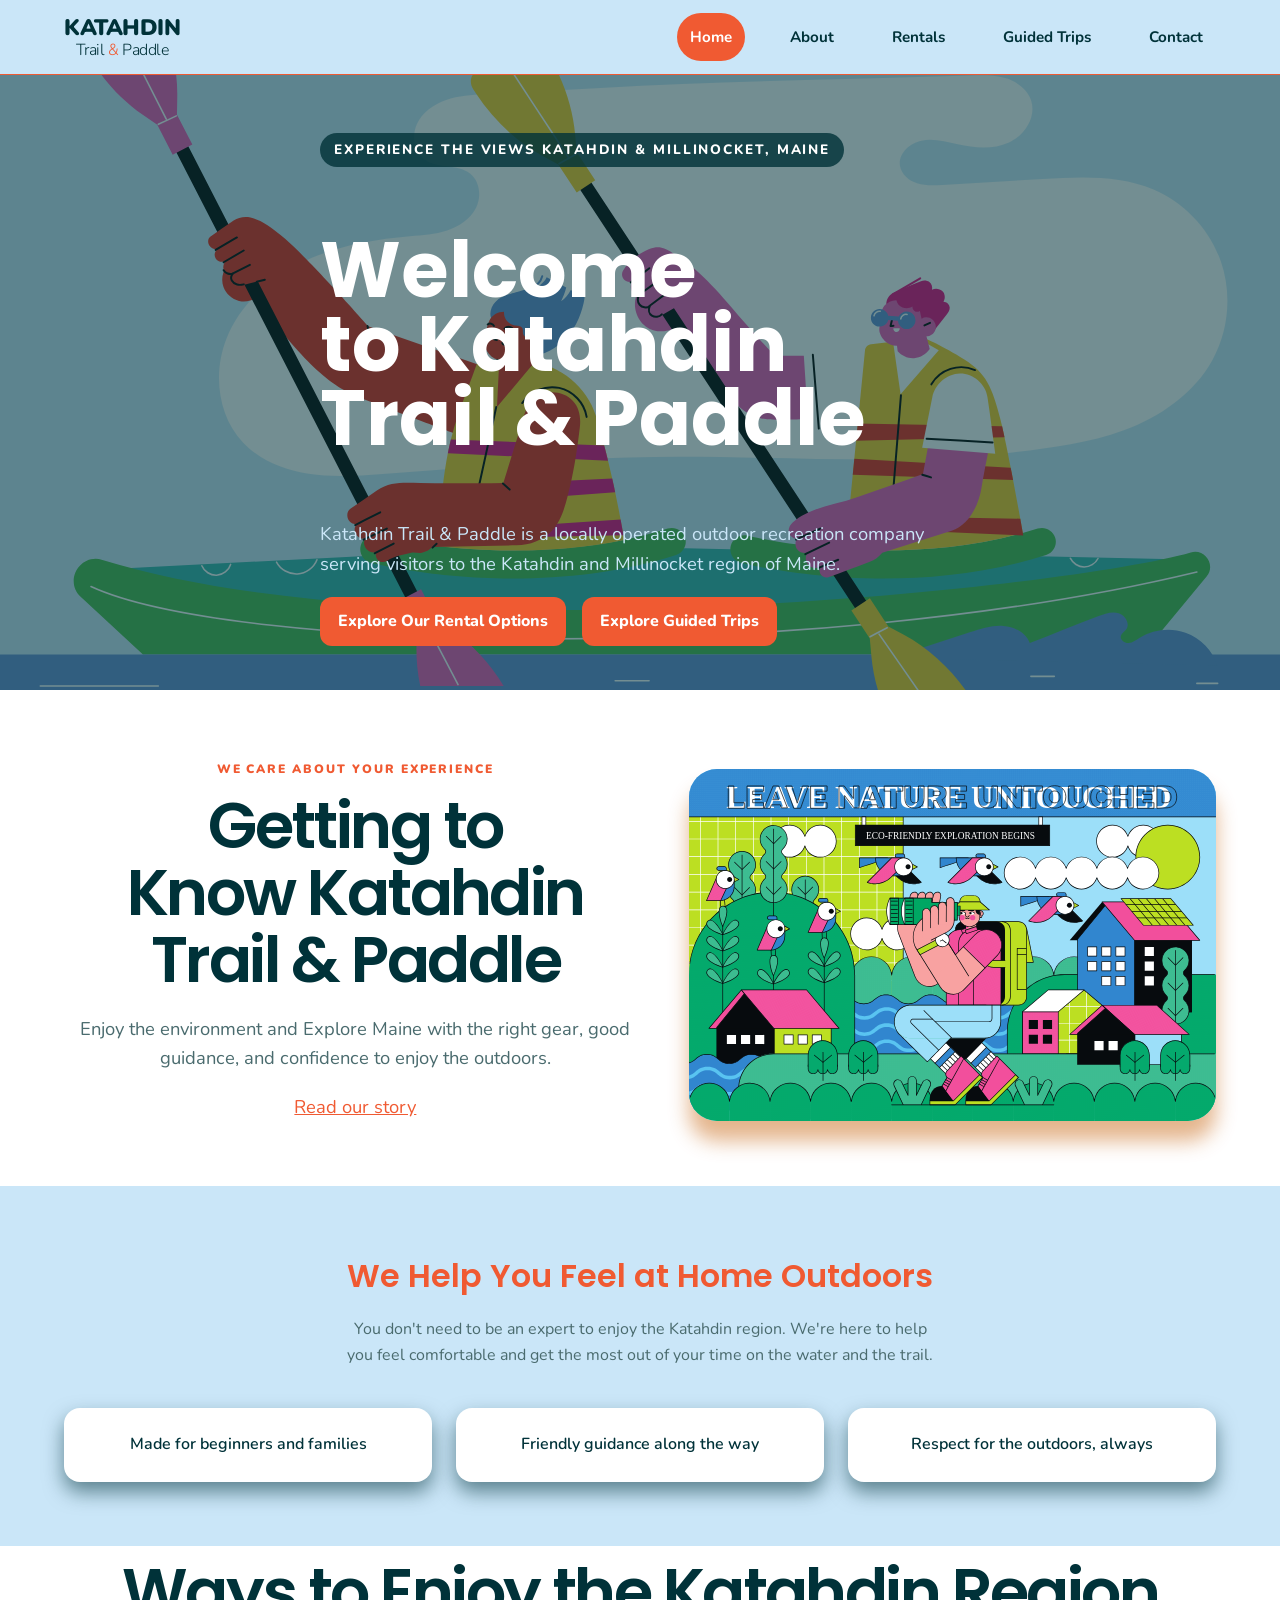
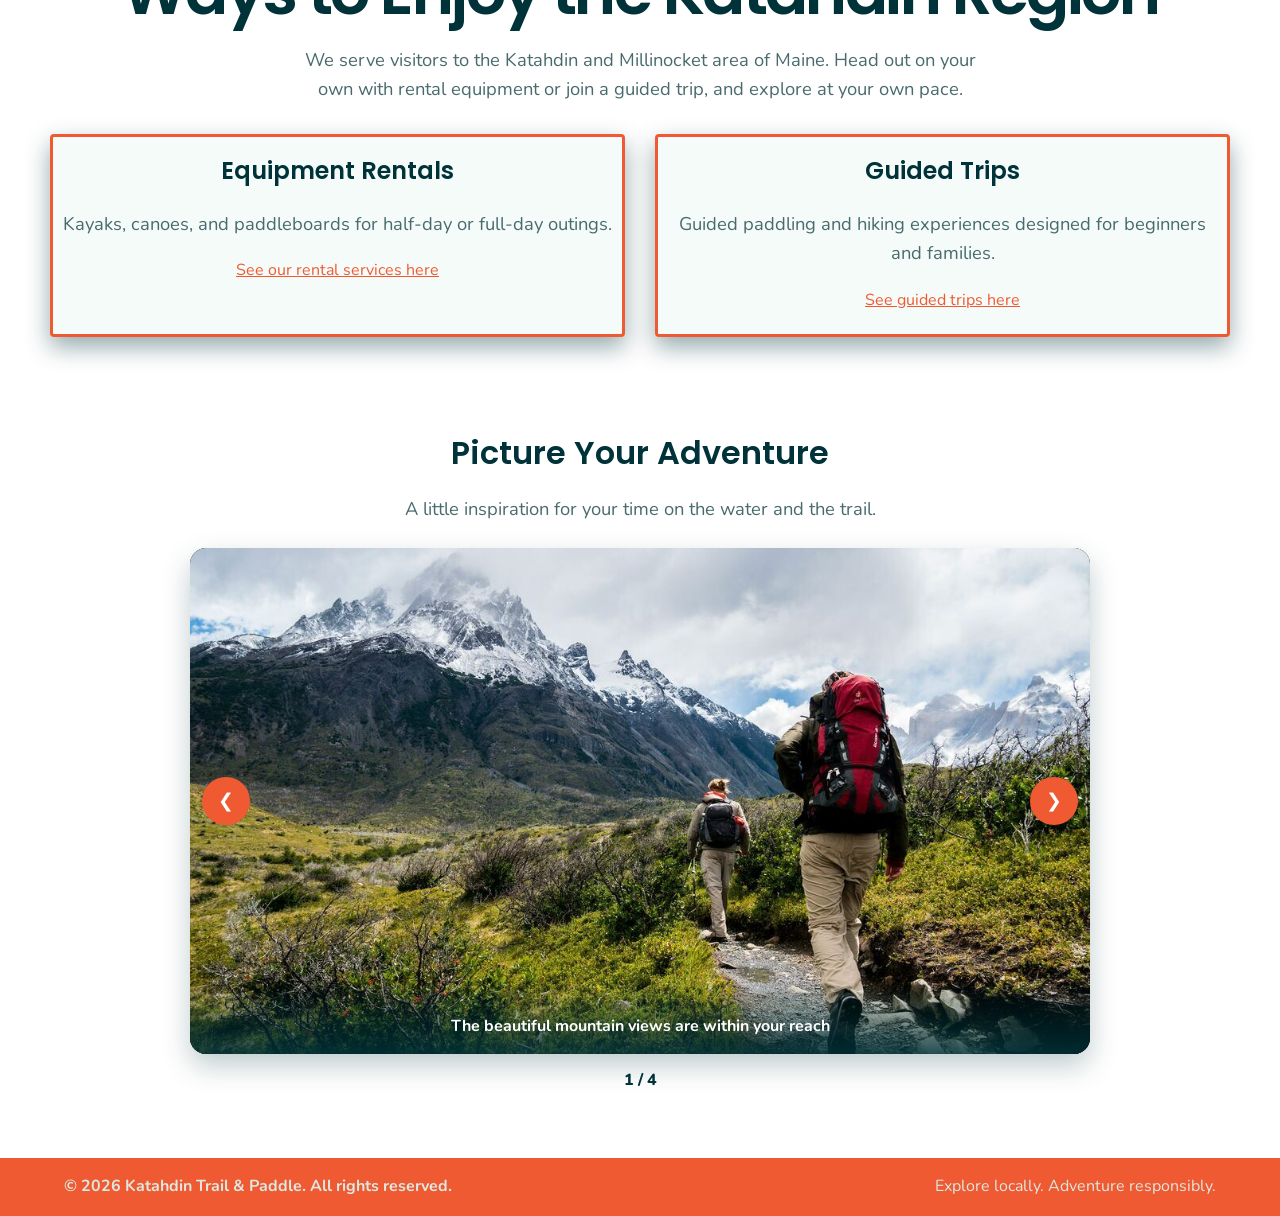
==== commit b5e89d73: "reduce long line I reduced the line of fonts to make it smaller and easier to read" ====
--- a/index.html
+++ b/index.html
@@ -8,8 +8,8 @@
         <link rel="stylesheet" href="css/style.css">
         <link rel="preconnect" href="https://fonts.googleapis.com">
         <link rel="preconnect" href="https://fonts.gstatic.com" crossorigin>
-        <link href="https://fonts.googleapis.com/css2?family=Fredoka:wght@300..700&family=Nunito:ital,wght@0,200..1000;1,200..1000&family=Poppins:ital,wght@0,100;0,200;0,300;0,400;0,500;0,600;0,700;0,800;0,900;1,100;1,200;1,300;1,400;1,500;1,600;1,700;1,800;1,900&display=swap" rel="stylesheet">
-        <script src="js/script.js" defer></script>
+        <link rel="preload" as="image" href="images/paddlers.svg">
+        <link href="https://fonts.googleapis.com/css2?family=Nunito:wght@300;400;600;700;800;900&family=Poppins:wght@600;700&display=swap" rel="stylesheet">
 </head>
 
 <body>
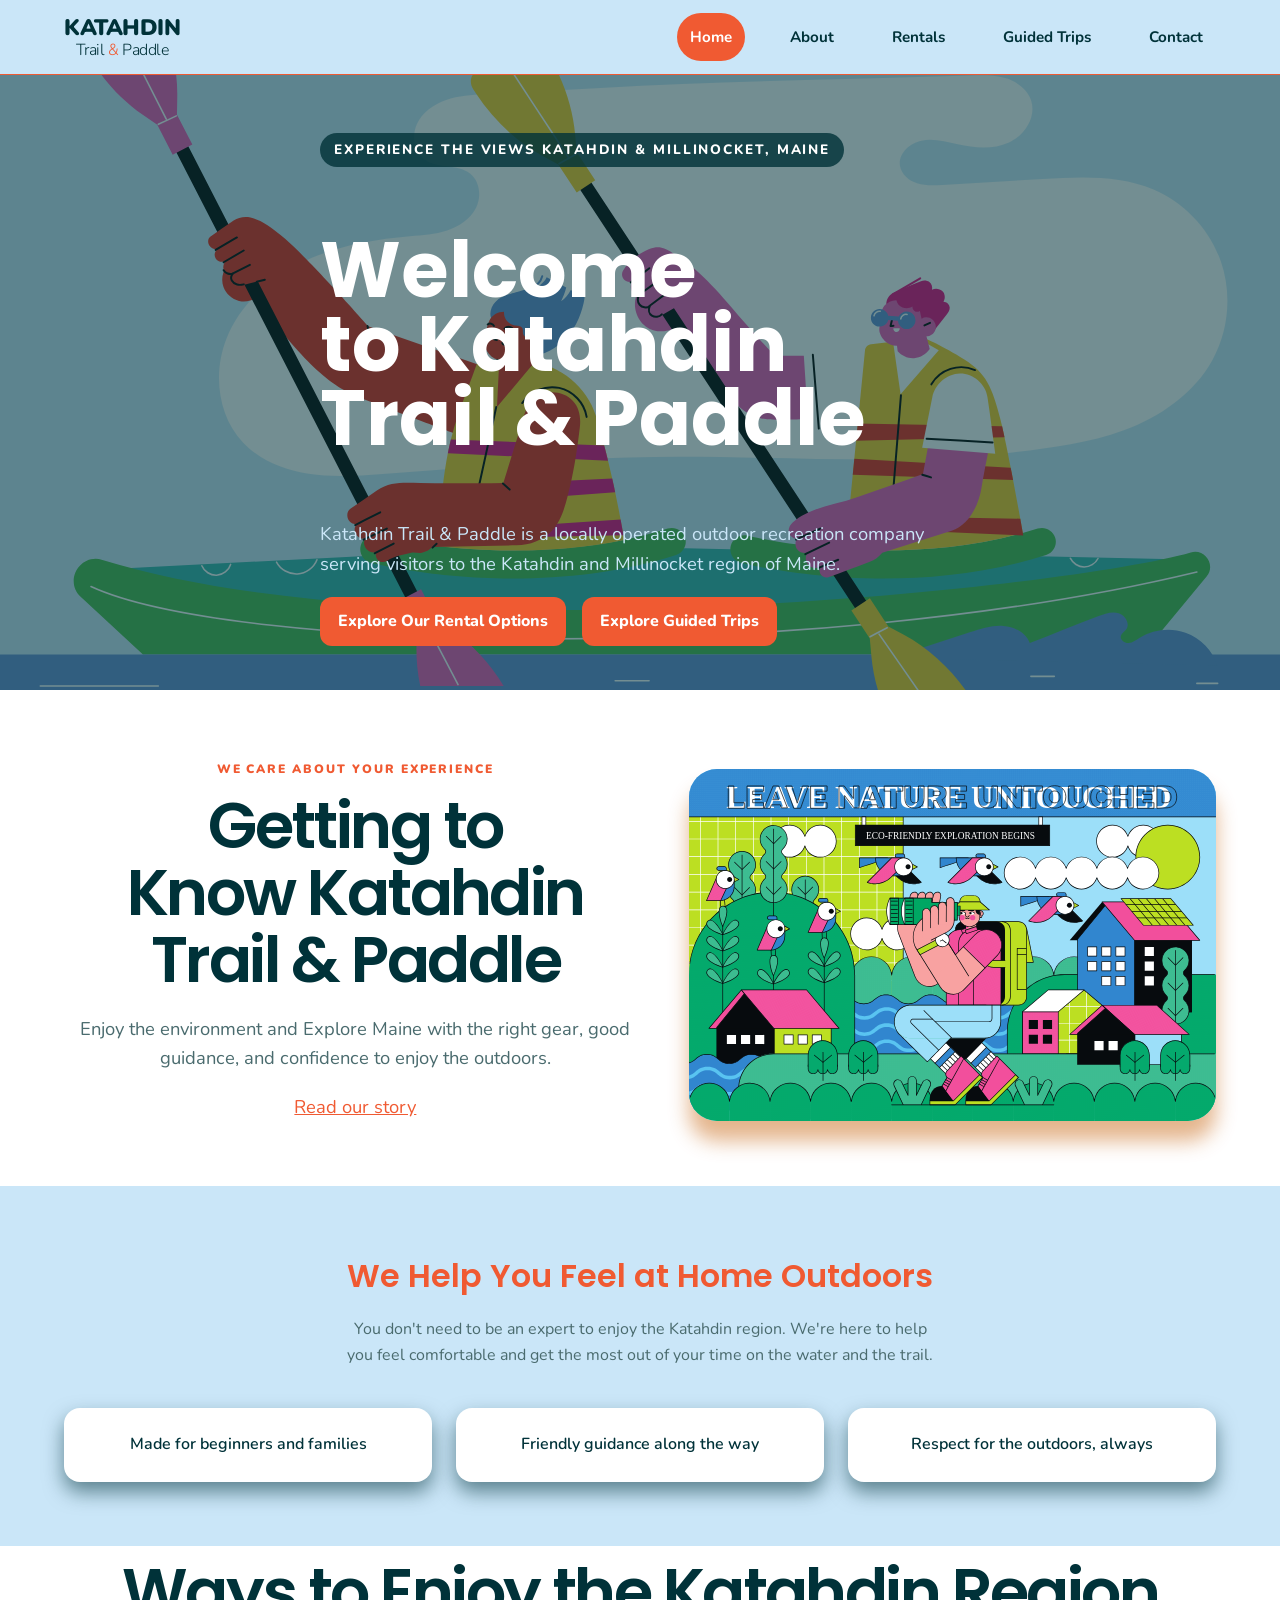
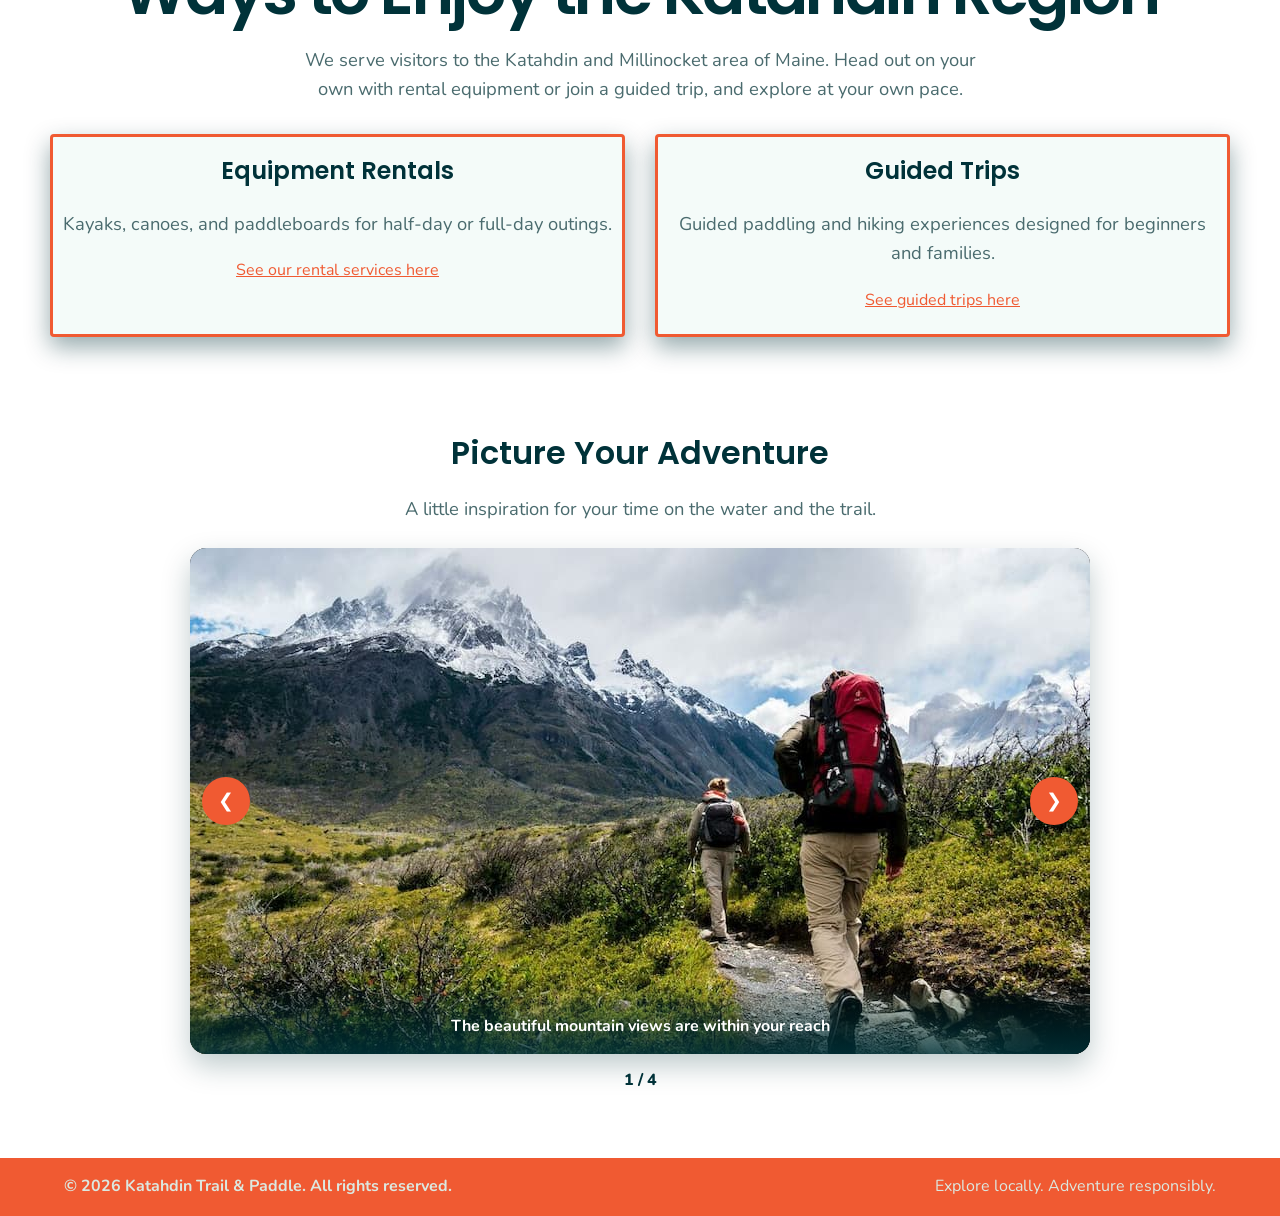
==== commit 67e66859: "changed fonts and image size I downsized the image to fit better in the windows" ====
--- a/index.html
+++ b/index.html
@@ -9,6 +9,7 @@
         <link rel="preconnect" href="https://fonts.googleapis.com">
         <link rel="preconnect" href="https://fonts.gstatic.com" crossorigin>
         <link rel="preload" as="image" href="images/paddlers.svg">
+        <script src="js/script.js" defer></script>
         <link href="https://fonts.googleapis.com/css2?family=Nunito:wght@300;400;600;700;800;900&family=Poppins:wght@600;700&display=swap" rel="stylesheet">
 </head>
 
--- a/css/style.css
+++ b/css/style.css
@@ -5,12 +5,20 @@
     --bg-color: #ffffff;
     --bg-alt: #CAE6F8;
     --text-color: #003239;
-    --font-heading: "Poppins", Arial, Helvetica, sans-serif;
+    --font-heading: "Poppins", "Poppins Fallback", Arial, Helvetica, sans-serif;
     --font-body: "Nunito", Arial, Helvetica, sans-serif;
     --muted: #4A6B6E;
     --shadow: 0 20px 20px rgba(195, 91, 1, 0.45);
     --line: #cbd6cf;
     --radius: 16px;
+}
+@font-face {
+    font-family: "Poppins Fallback";
+    src: local("Arial");
+    size-adjust: 112%;
+    ascent-override: 93%;
+    descent-override: 31%;
+    line-gap-override: 8%;
 }
 * { box-sizing: border-box; }
 html { scroll-behavior: smooth; }
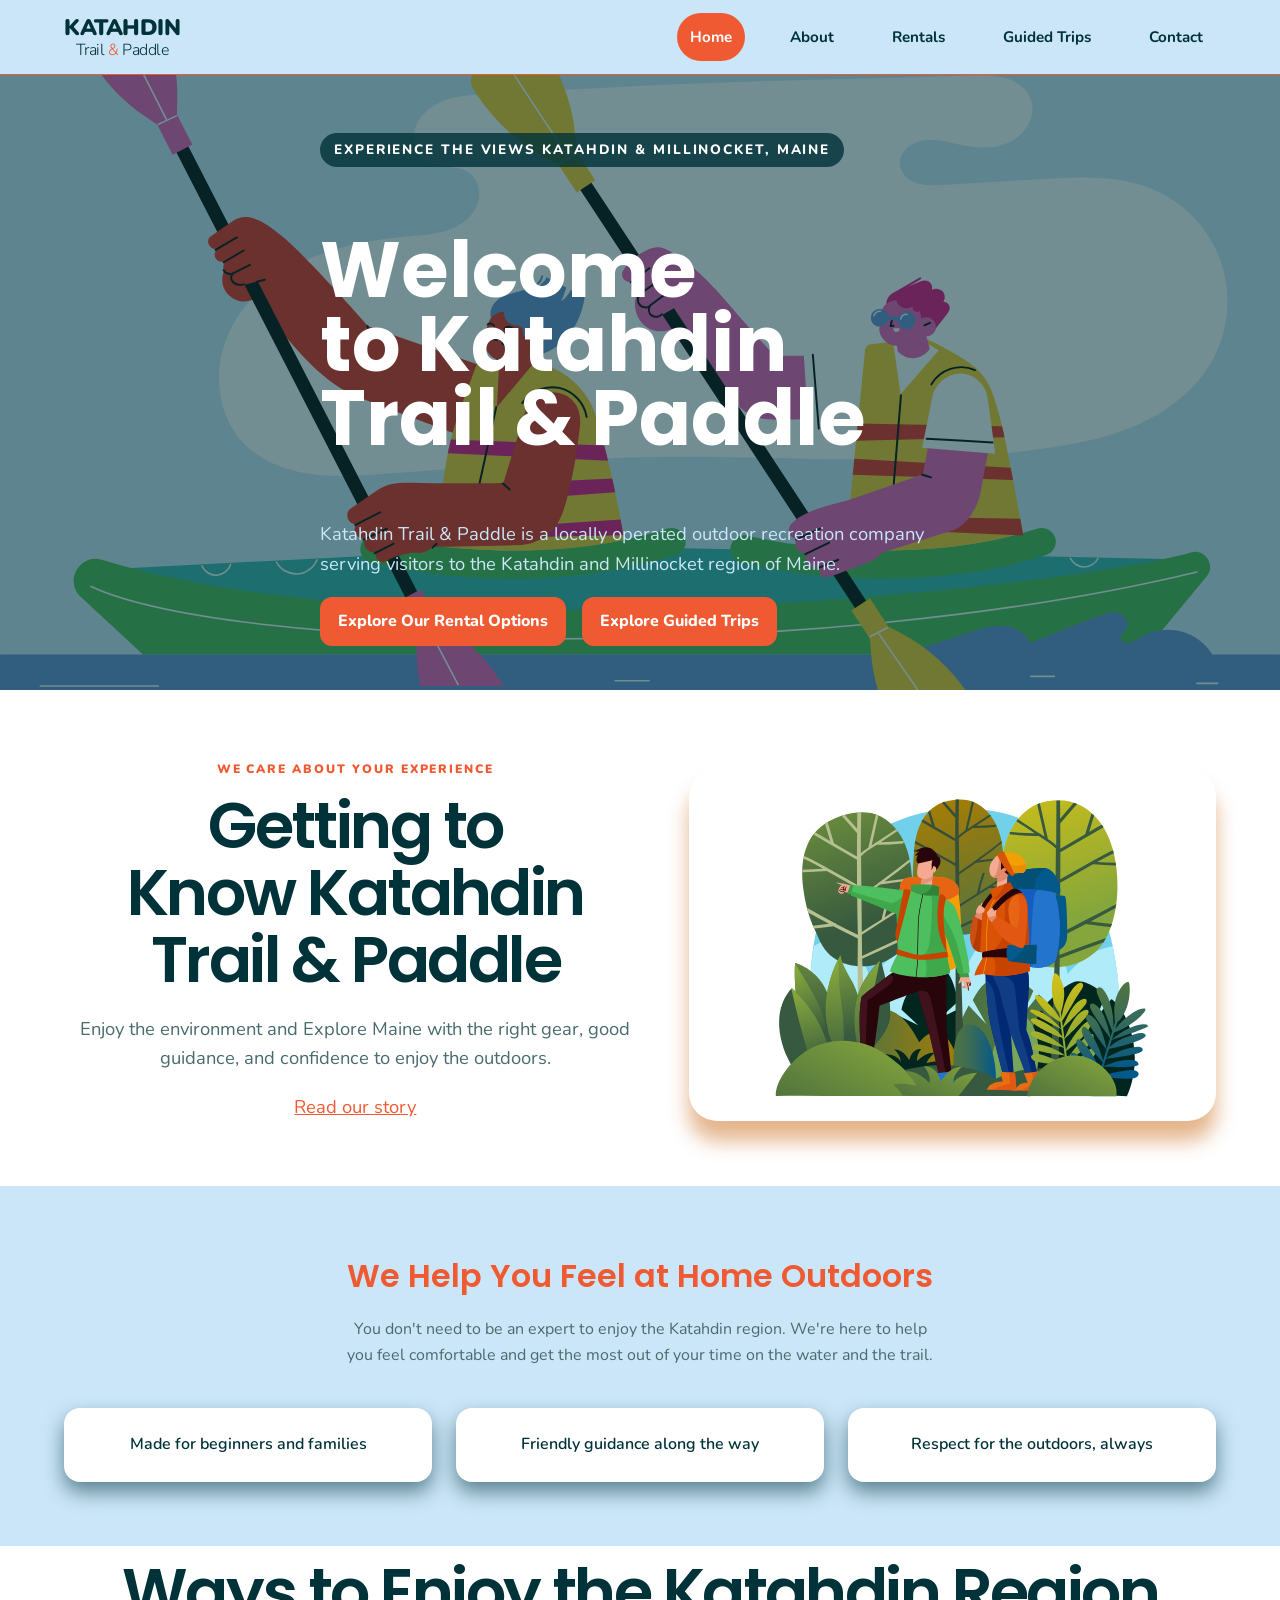
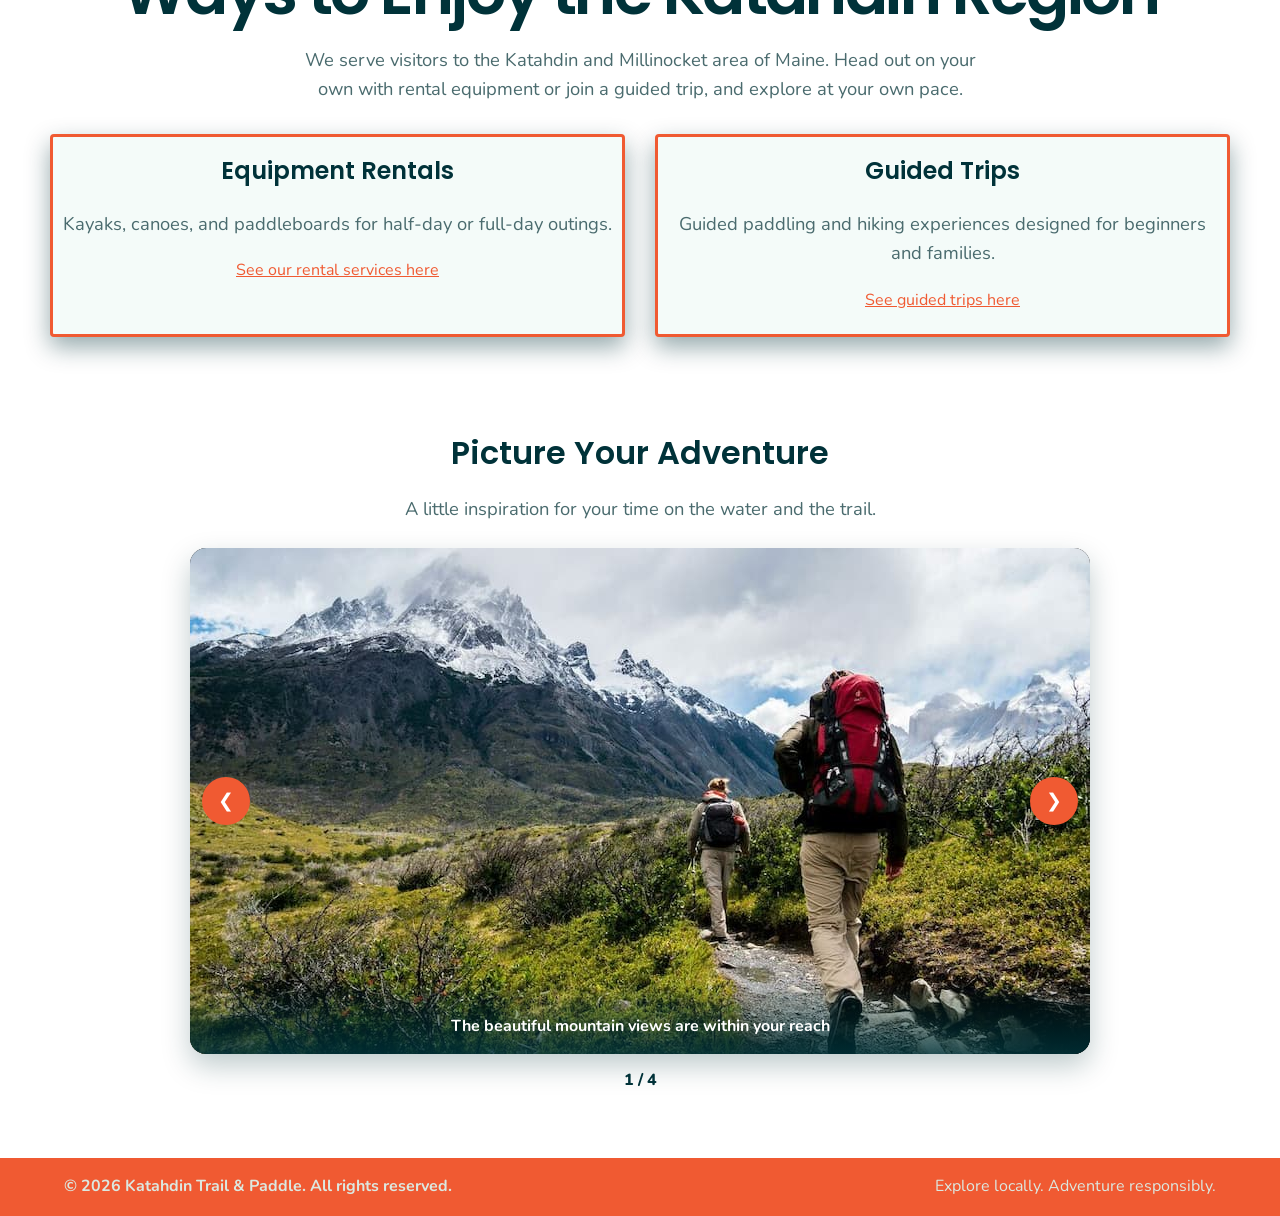
==== commit 5ac251b0: "Rental form and image replacement I replaced more images, and adjusted the form in the rental servic" ====
--- a/index.html
+++ b/index.html
@@ -63,7 +63,7 @@
                         </p>
                         <p class="lead-about"><a href="about.html">Read our story</a> </p>
                     </div>
-                    <img class="hero-about-img" src="images/Person_in_nature.svg" alt="Person observing nature">
+                    <img class="hero-about-img" src="images/traveling_together.svg" alt="A couple traveling together">
                 </div>
             </section>
             <section class="approach">
--- a/css/style.css
+++ b/css/style.css
@@ -180,7 +180,9 @@
 .button:hover { background: var(--bg-alt); color: var(--accent-color); }
 .lead-about a,.hero-info a{color: var(--accent-color); text-decoration: underline;}
 .lead-about a:hover, .hero-info a:hover{color: var(--text-color);}
-
+.buttons { padding: 14px 18px; text-align: center; display: inline-block; background: var(--accent-color);
+            color: white; text-decoration: none; font-weight: 800; padding: 12px 18px;border-radius: 12px;}
+.buttons:hover {background: var(--text-color); color: var(--accent-color);}
 .button-secondary {
     background: transparent;
     color: white;
@@ -335,6 +337,7 @@
 
 .contact-page .join-grid { max-width: 700px; margin: 30px auto; }
 .info-panel, .form-panel { background: white; border-radius: 22px; padding: 28px; border: 1px solid var(--line); box-shadow: 0 20px 20px rgba(0, 50, 56, 0.45); }
+.rental-form{margin: auto; width: 70%; }
 .form-row { display: grid; grid-template-columns: 1fr 1fr; gap: 16px; }
 label { display: block; font-weight: 800; margin-bottom: 6px; }
 input, select, textarea { width: 100%; padding: 12px 13px; border: 1px solid var(--line); border-radius: 10px; font: inherit; background: #fff; }
@@ -438,3 +441,4 @@
     .slider-btn { width: 44px; height: 44px; }
     .slide img { aspect-ratio: 4 / 3; }
 }
+
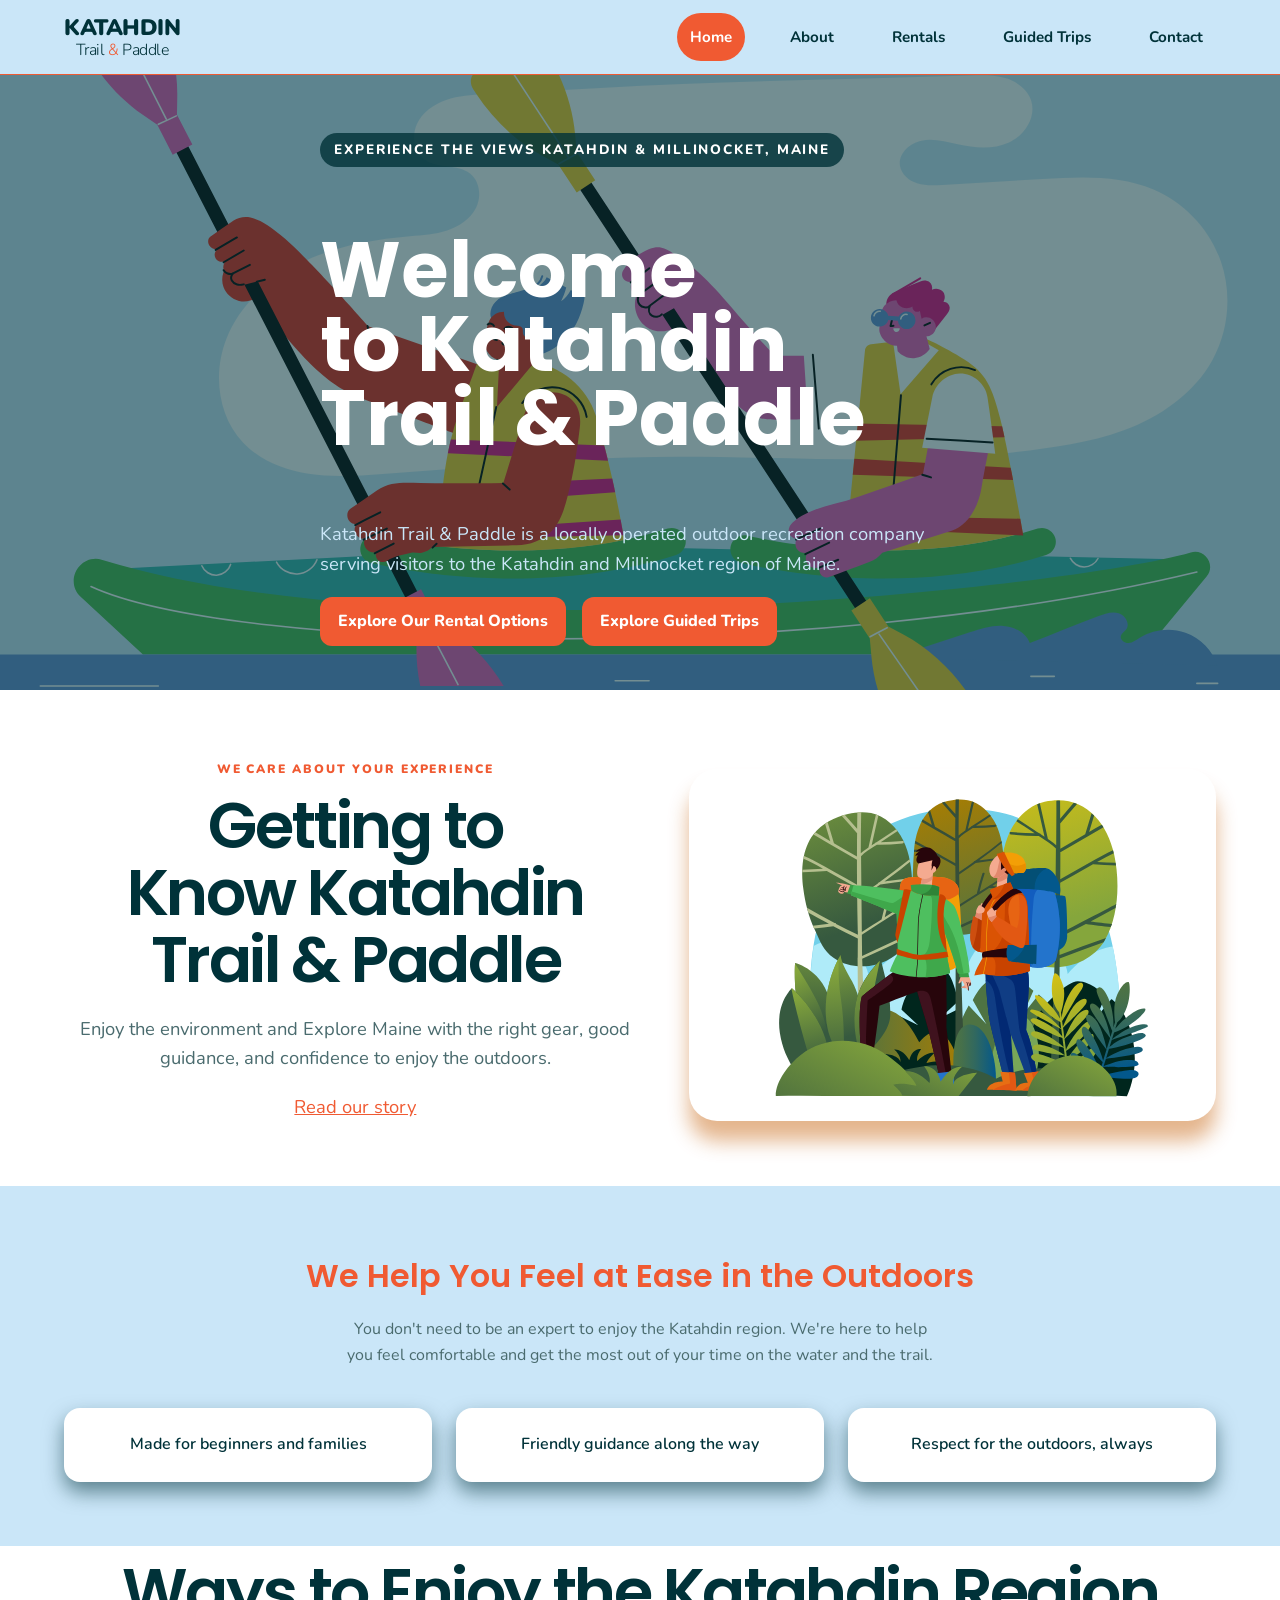
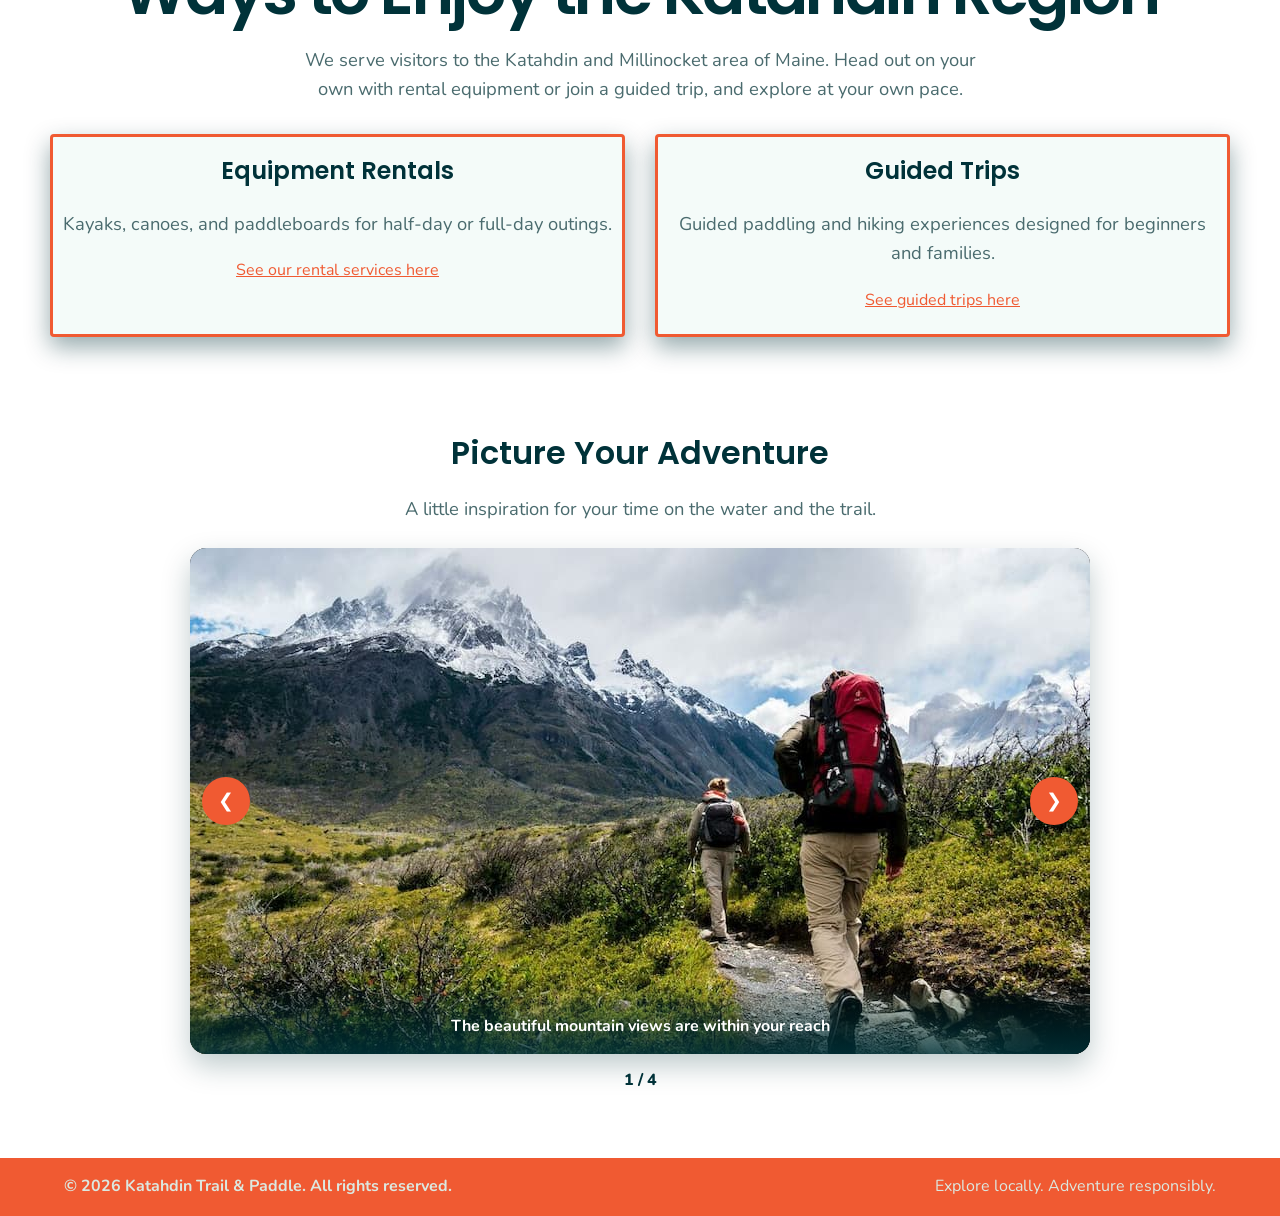
==== commit b7763f18: "page menu fix and change I fixed the menu for the mobile navigation in guided trips and made a small" ====
--- a/index.html
+++ b/index.html
@@ -68,7 +68,7 @@
             </section>
             <section class="approach">
                 <div class="container">
-                    <h2 class="approach-title">We Help You Feel at Home Outdoors</h2>
+                    <h2 class="approach-title">We Help You Feel at Ease in the Outdoors</h2>
                     <p class="approach-intro">
                         You don't need to be an expert to enjoy the Katahdin region. We're here to help you
                         feel comfortable and get the most out of your time on the water and the trail.
